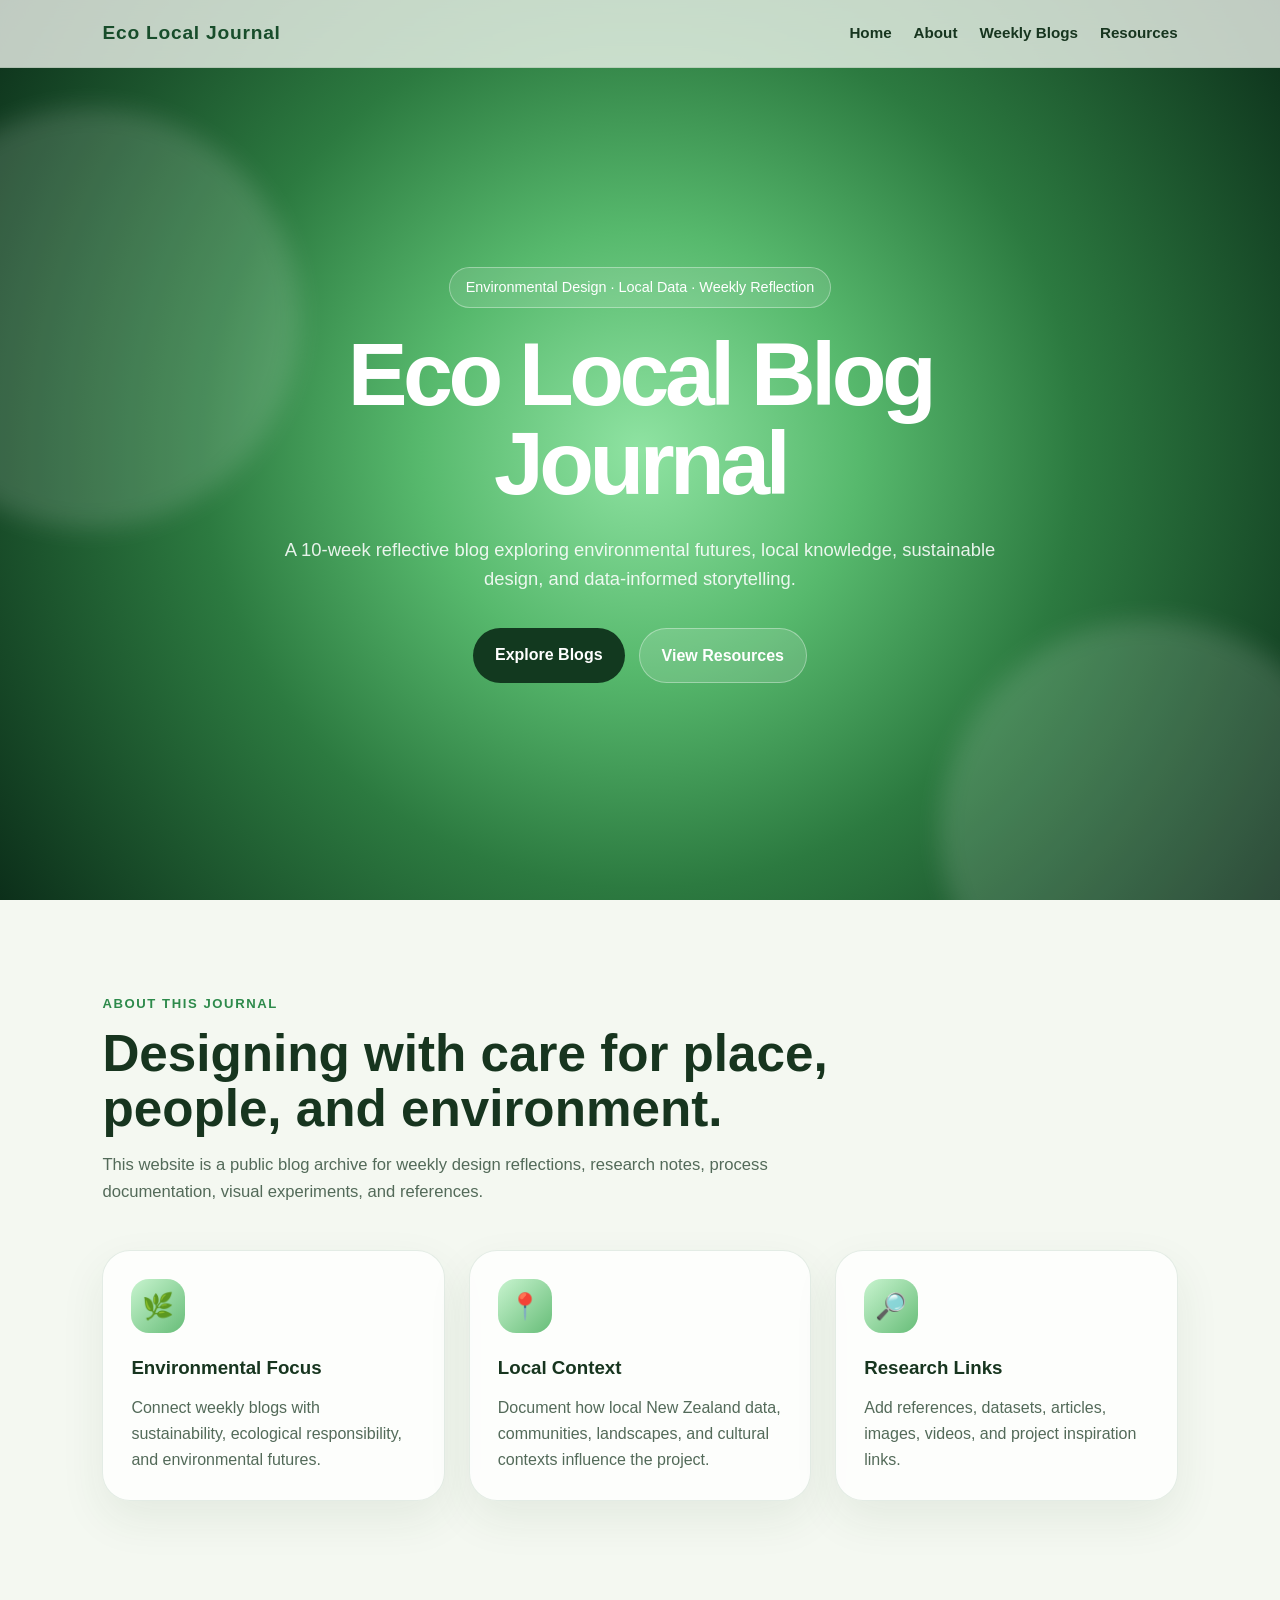
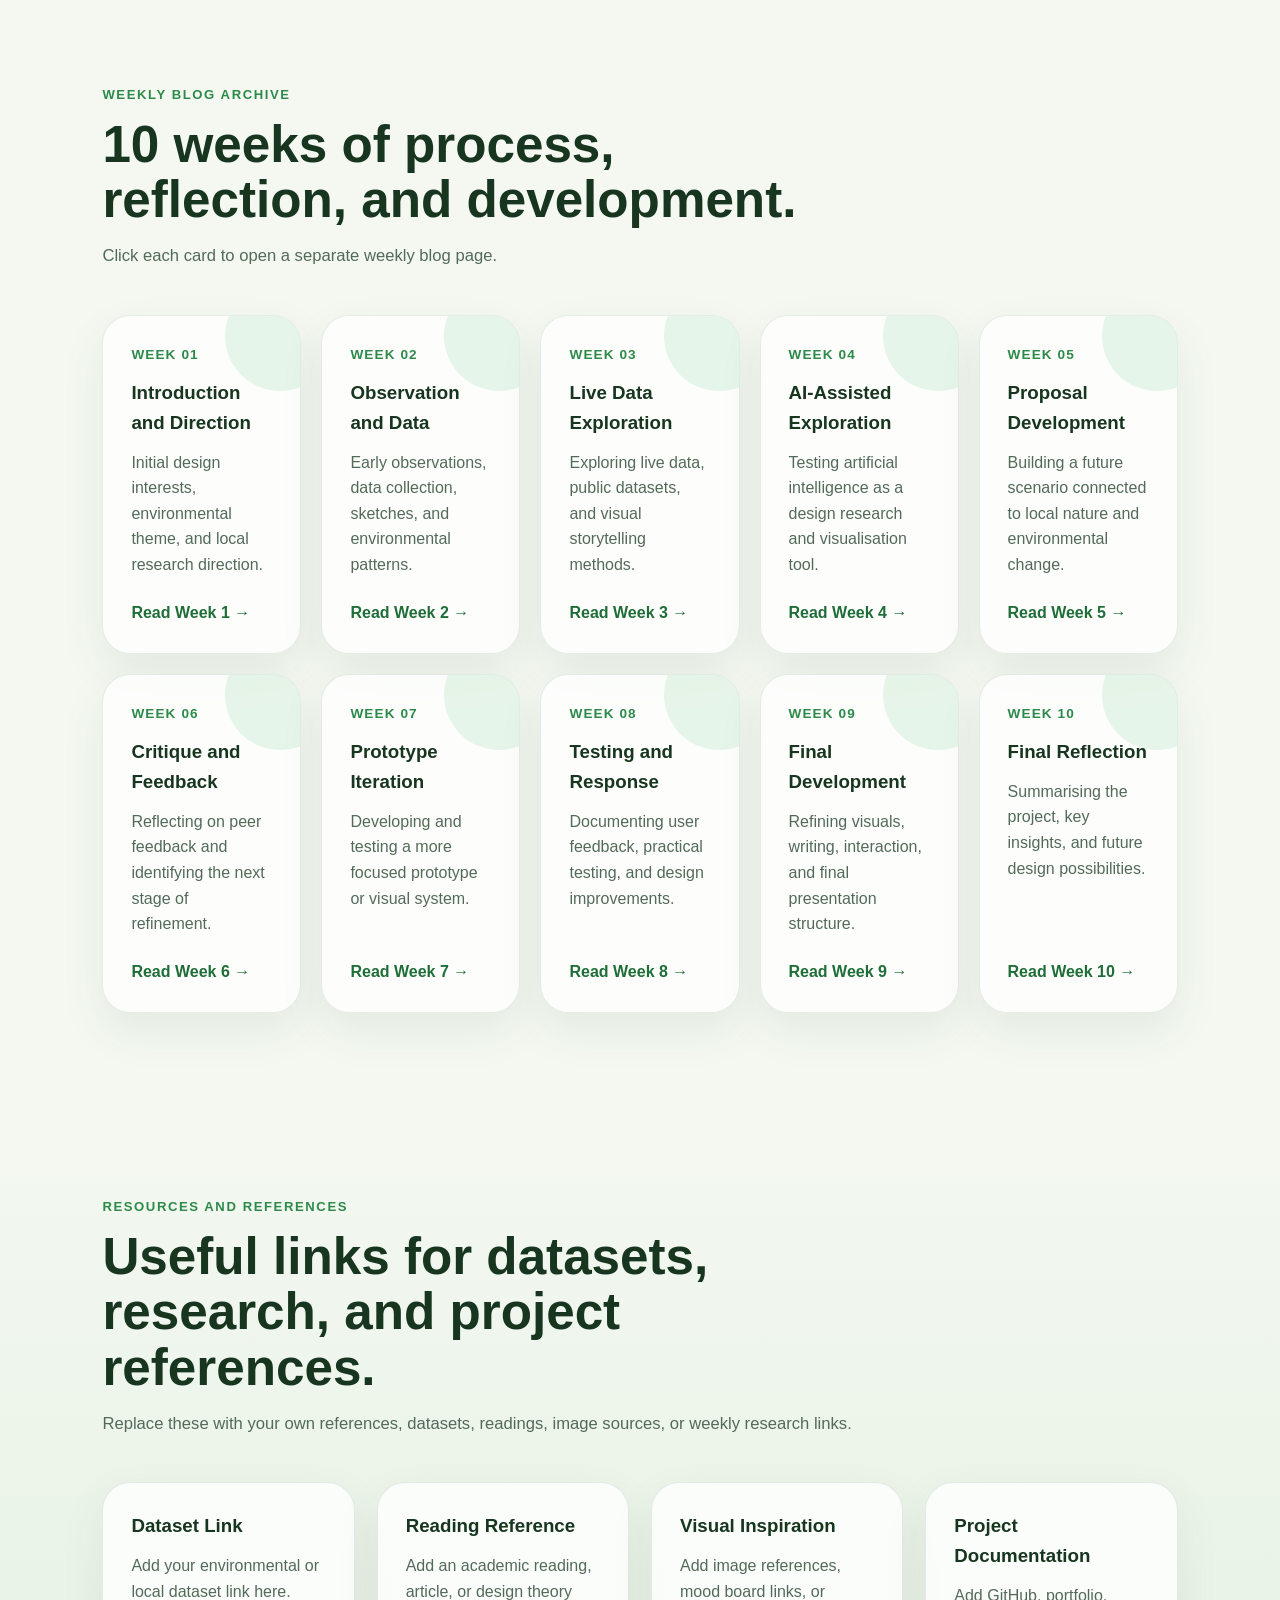
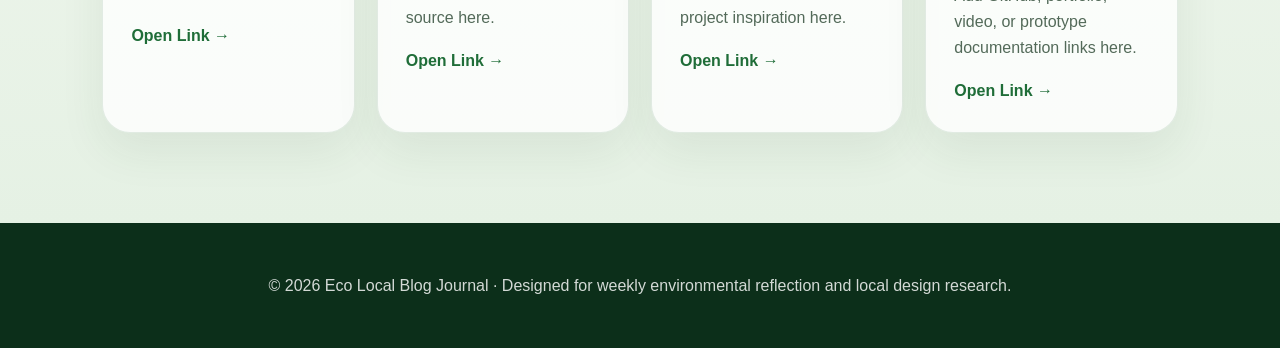
==== index.html @ d1560a4d "1" ====
<!DOCTYPE html>
<html lang="en">
<head>
  <meta charset="UTF-8" />
  <meta name="viewport" content="width=device-width, initial-scale=1.0" />
  <title>Eco Local Blog Journal</title>
  <link rel="stylesheet" href="style.css" />
</head>
<body>
  <nav class="navbar">
    <a href="index.html" class="logo">Eco Local Journal</a>
    <ul class="nav-links">
      <li><a href="index.html#home">Home</a></li>
      <li><a href="index.html#about">About</a></li>
      <li><a href="index.html#weeks">Weekly Blogs</a></li>
      <li><a href="index.html#resources">Resources</a></li>
    </ul>
  </nav>

  <header class="hero" id="home">
    <div class="hero-content">
      <div class="tagline">Environmental Design · Local Data · Weekly Reflection</div>
      <h1>Eco Local Blog Journal</h1>
      <p>
        A 10-week reflective blog exploring environmental futures, local knowledge,
        sustainable design, and data-informed storytelling.
      </p>
      <div class="hero-actions">
        <a class="button" href="#weeks">Explore Blogs</a>
        <a class="button secondary" href="#resources">View Resources</a>
      </div>
    </div>
  </header>

  <section id="about">
    <div class="section-title reveal">
      <span>About This Journal</span>
      <h2>Designing with care for place, people, and environment.</h2>
      <p>
        This website is a public blog archive for weekly design reflections, research notes,
        process documentation, visual experiments, and references.
      </p>
    </div>

    <div class="about-grid">
      <div class="feature-card reveal">
        <div class="feature-icon">🌿</div>
        <h3>Environmental Focus</h3>
        <p>Connect weekly blogs with sustainability, ecological responsibility, and environmental futures.</p>
      </div>

      <div class="feature-card reveal">
        <div class="feature-icon">📍</div>
        <h3>Local Context</h3>
        <p>Document how local New Zealand data, communities, landscapes, and cultural contexts influence the project.</p>
      </div>

      <div class="feature-card reveal">
        <div class="feature-icon">🔎</div>
        <h3>Research Links</h3>
        <p>Add references, datasets, articles, images, videos, and project inspiration links.</p>
      </div>
    </div>
  </section>

  <section id="weeks">
    <div class="section-title reveal">
      <span>Weekly Blog Archive</span>
      <h2>10 weeks of process, reflection, and development.</h2>
      <p>Click each card to open a separate weekly blog page.</p>
    </div>

    <div class="blog-grid">
      <article class="blog-card reveal">
        <div>
          <div class="week-number">Week 01</div>
          <h3>Introduction and Direction</h3>
          <p>Initial design interests, environmental theme, and local research direction.</p>
        </div>
        <a class="read-link" href="week1.html">Read Week 1 →</a>
      </article>

      <article class="blog-card reveal">
        <div>
          <div class="week-number">Week 02</div>
          <h3>Observation and Data</h3>
          <p>Early observations, data collection, sketches, and environmental patterns.</p>
        </div>
        <a class="read-link" href="week2.html">Read Week 2 →</a>
      </article>

      <article class="blog-card reveal">
        <div>
          <div class="week-number">Week 03</div>
          <h3>Live Data Exploration</h3>
          <p>Exploring live data, public datasets, and visual storytelling methods.</p>
        </div>
        <a class="read-link" href="week3.html">Read Week 3 →</a>
      </article>

      <article class="blog-card reveal">
        <div>
          <div class="week-number">Week 04</div>
          <h3>AI-Assisted Exploration</h3>
          <p>Testing artificial intelligence as a design research and visualisation tool.</p>
        </div>
        <a class="read-link" href="week4.html">Read Week 4 →</a>
      </article>

      <article class="blog-card reveal">
        <div>
          <div class="week-number">Week 05</div>
          <h3>Proposal Development</h3>
          <p>Building a future scenario connected to local nature and environmental change.</p>
        </div>
        <a class="read-link" href="week5.html">Read Week 5 →</a>
      </article>

      <article class="blog-card reveal">
        <div>
          <div class="week-number">Week 06</div>
          <h3>Critique and Feedback</h3>
          <p>Reflecting on peer feedback and identifying the next stage of refinement.</p>
        </div>
        <a class="read-link" href="week6.html">Read Week 6 →</a>
      </article>

      <article class="blog-card reveal">
        <div>
          <div class="week-number">Week 07</div>
          <h3>Prototype Iteration</h3>
          <p>Developing and testing a more focused prototype or visual system.</p>
        </div>
        <a class="read-link" href="week7.html">Read Week 7 →</a>
      </article>

      <article class="blog-card reveal">
        <div>
          <div class="week-number">Week 08</div>
          <h3>Testing and Response</h3>
          <p>Documenting user feedback, practical testing, and design improvements.</p>
        </div>
        <a class="read-link" href="week8.html">Read Week 8 →</a>
      </article>

      <article class="blog-card reveal">
        <div>
          <div class="week-number">Week 09</div>
          <h3>Final Development</h3>
          <p>Refining visuals, writing, interaction, and final presentation structure.</p>
        </div>
        <a class="read-link" href="week9.html">Read Week 9 →</a>
      </article>

      <article class="blog-card reveal">
        <div>
          <div class="week-number">Week 10</div>
          <h3>Final Reflection</h3>
          <p>Summarising the project, key insights, and future design possibilities.</p>
        </div>
        <a class="read-link" href="week10.html">Read Week 10 →</a>
      </article>
    </div>
  </section>

  <section class="resources" id="resources">
    <div class="section-title reveal">
      <span>Resources and References</span>
      <h2>Useful links for datasets, research, and project references.</h2>
      <p>Replace these with your own references, datasets, readings, image sources, or weekly research links.</p>
    </div>

    <div class="resource-grid">
      <div class="resource-card reveal">
        <h3>Dataset Link</h3>
        <p>Add your environmental or local dataset link here.</p>
        <a href="#" target="_blank">Open Link →</a>
      </div>

      <div class="resource-card reveal">
        <h3>Reading Reference</h3>
        <p>Add an academic reading, article, or design theory source here.</p>
        <a href="#" target="_blank">Open Link →</a>
      </div>

      <div class="resource-card reveal">
        <h3>Visual Inspiration</h3>
        <p>Add image references, mood board links, or project inspiration here.</p>
        <a href="#" target="_blank">Open Link →</a>
      </div>

      <div class="resource-card reveal">
        <h3>Project Documentation</h3>
        <p>Add GitHub, portfolio, video, or prototype documentation links here.</p>
        <a href="#" target="_blank">Open Link →</a>
      </div>
    </div>
  </section>

  <footer>
    <p>© 2026 Eco Local Blog Journal · Designed for weekly environmental reflection and local design research.</p>
  </footer>

  <script src="script.js"></script>
</body>
</html>
---- style.css ----
* {
margin: 0;
padding: 0;
box-sizing: border-box;
scroll-behavior: smooth;
}

body {
font-family: Arial, Helvetica, sans-serif;
background: #f4f8f1;
color: #17351f;
line-height: 1.6;
}

a {
color: inherit;
text-decoration: none;
}

.navbar {
position: fixed;
top: 0;
left: 0;
width: 100%;
z-index: 1000;
display: flex;
justify-content: space-between;
align-items: center;
padding: 18px 8%;
background: rgba(244, 248, 241, 0.78);
backdrop-filter: blur(16px);
border-bottom: 1px solid rgba(34, 80, 45, 0.12);
}

.logo {
font-size: 1.2rem;
font-weight: 800;
letter-spacing: 0.04em;
color: #184d2b;
}

.nav-links {
display: flex;
gap: 22px;
list-style: none;
font-size: 0.95rem;
font-weight: 600;
}

.nav-links a {
position: relative;
padding-bottom: 4px;
}

.nav-links a::after {
content: "";
position: absolute;
left: 0;
bottom: 0;
width: 0;
height: 2px;
background: #2d8a4b;
transition: width 0.25s ease;
}

.nav-links a:hover::after {
width: 100%;
}

.hero {
min-height: 100vh;
display: flex;
justify-content: center;
align-items: center;
text-align: center;
padding: 120px 8% 70px;
position: relative;
overflow: hidden;
background: radial-gradient(circle at center, #8fe3a2 0%, #57b96d 28%, #2c7a40 56%, #0c2f1a 100%);
color: white;
}

.hero::before,
.hero::after {
content: "";
position: absolute;
width: 420px;
height: 420px;
border-radius: 50%;
background: rgba(255, 255, 255, 0.14);
filter: blur(12px);
animation: float 8s ease-in-out infinite;
}

.hero::before {
top: 12%;
left: -120px;
}

.hero::after {
bottom: -140px;
right: -80px;
animation-delay: 2s;
}

@keyframes float {
0%, 100% { transform: translateY(0) scale(1); }
50% { transform: translateY(-28px) scale(1.05); }
}

.hero-content {
max-width: 880px;
position: relative;
z-index: 2;
animation: fadeUp 1.1s ease forwards;
}

.tagline {
display: inline-block;
padding: 8px 16px;
border: 1px solid rgba(255,255,255,0.35);
border-radius: 999px;
background: rgba(255,255,255,0.12);
backdrop-filter: blur(8px);
margin-bottom: 22px;
font-size: 0.9rem;
}

.hero h1 {
font-size: clamp(2.6rem, 7vw, 6.2rem);
line-height: 1;
margin-bottom: 26px;
letter-spacing: -0.05em;
}

.hero p {
font-size: 1.15rem;
max-width: 720px;
margin: 0 auto 34px;
color: rgba(255, 255, 255, 0.88);
}

.button {
display: inline-block;
border: none;
cursor: pointer;
padding: 14px 22px;
border-radius: 999px;
background: #12391f;
color: white;
font-weight: 700;
transition: transform 0.25s ease, background 0.25s ease, box-shadow 0.25s ease;
}

.button:hover {
transform: translateY(-3px);
background: #1f6d38;
box-shadow: 0 12px 26px rgba(0,0,0,0.22);
}

.hero-actions {
display: flex;
justify-content: center;
gap: 14px;
flex-wrap: wrap;
}

.button.secondary {
background: rgba(255,255,255,0.14);
border: 1px solid rgba(255,255,255,0.35);
backdrop-filter: blur(8px);
}

section {
padding: 90px 8%;
}

.section-title {
max-width: 760px;
margin-bottom: 45px;
}

.section-title span {
color: #2d8a4b;
font-weight: 800;
text-transform: uppercase;
letter-spacing: 0.12em;
font-size: 0.82rem;
}

.section-title h2 {
font-size: clamp(2rem, 4vw, 3.5rem);
line-height: 1.08;
margin-top: 10px;
color: #17351f;
}

.section-title p {
margin-top: 16px;
color: #536a59;
font-size: 1.04rem;
}

.about-grid {
display: grid;
grid-template-columns: repeat(3, 1fr);
gap: 24px;
}

.feature-card,
.blog-card,
.resource-card {
background: rgba(255, 255, 255, 0.78);
border: 1px solid rgba(42, 105, 58, 0.12);
border-radius: 28px;
padding: 28px;
box-shadow: 0 18px 45px rgba(33, 72, 43, 0.08);
transition: transform 0.3s ease, box-shadow 0.3s ease, border 0.3s ease;
}

.feature-card:hover,
.blog-card:hover,
.resource-card:hover {
transform: translateY(-10px);
box-shadow: 0 26px 60px rgba(33, 72, 43, 0.16);
border: 1px solid rgba(42, 105, 58, 0.28);
}

.feature-icon {
width: 54px;
height: 54px;
display: flex;
align-items: center;
justify-content: center;
border-radius: 18px;
background: linear-gradient(135deg, #c8f4cf, #67bd78);
margin-bottom: 20px;
font-size: 1.6rem;
}

.feature-card h3,
.blog-card h3,
.resource-card h3 {
margin-bottom: 12px;
color: #17351f;
}

.feature-card p,
.blog-card p,
.resource-card p {
color: #536a59;
}

.blog-grid {
display: grid;
grid-template-columns: repeat(5, 1fr);
gap: 20px;
}

.blog-card {
min-height: 230px;
display: flex;
flex-direction: column;
justify-content: space-between;
position: relative;
overflow: hidden;
}

.blog-card::before {
content: "";
position: absolute;
width: 110px;
height: 110px;
border-radius: 50%;
background: rgba(93, 190, 112, 0.14);
right: -35px;
top: -35px;
transition: transform 0.3s ease;
}

.blog-card:hover::before {
transform: scale(1.8);
}

.week-number {
font-size: 0.85rem;
color: #2d8a4b;
font-weight: 800;
letter-spacing: 0.08em;
text-transform: uppercase;
margin-bottom: 12px;
}

.blog-card .read-link {
margin-top: 22px;
color: #1f6d38;
font-weight: 800;
position: relative;
z-index: 2;
}

.resources {
background: linear-gradient(180deg, #f4f8f1 0%, #e5f1e4 100%);
}

.resource-grid {
display: grid;
grid-template-columns: repeat(4, 1fr);
gap: 22px;
}

.resource-card a,
.blog-content a {
display: inline-block;
margin-top: 18px;
color: #1f6d38;
font-weight: 800;
}

.blog-page {
padding-top: 120px;
min-height: 100vh;
}

.blog-layout {
display: grid;
grid-template-columns: 260px 1fr;
gap: 36px;
}

.sidebar {
position: sticky;
top: 100px;
align-self: start;
background: rgba(255,255,255,0.78);
border-radius: 24px;
border: 1px solid rgba(42, 105, 58, 0.12);
padding: 22px;
box-shadow: 0 18px 45px rgba(33, 72, 43, 0.08);
}

.sidebar h3 {
margin-bottom: 16px;
}

.sidebar a {
display: block;
padding: 10px 12px;
border-radius: 14px;
color: #536a59;
margin-bottom: 6px;
transition: background 0.25s ease, color 0.25s ease;
}

.sidebar a:hover {
background: #e3f3e5;
color: #1f6d38;
}

.blog-content {
background: rgba(255,255,255,0.86);
border: 1px solid rgba(42, 105, 58, 0.12);
border-radius: 30px;
padding: 42px;
box-shadow: 0 18px 45px rgba(33, 72, 43, 0.08);
}

.blog-content h2 {
font-size: 2.4rem;
margin-bottom: 10px;
}

.blog-meta {
color: #2d8a4b;
font-weight: 700;
margin-bottom: 26px;
}

.blog-content h3 {
margin-top: 30px;
margin-bottom: 12px;
color: #17351f;
}

.blog-content p {
margin-bottom: 16px;
color: #45594b;
}

.placeholder-box {
margin: 28px 0;
padding: 38px;
border-radius: 24px;
border: 2px dashed rgba(45, 138, 75, 0.35);
background: #f1f8f0;
text-align: center;
color: #536a59;
}

footer {
padding: 50px 8%;
background: #0c2f1a;
color: rgba(255,255,255,0.82);
text-align: center;
}

.reveal {
opacity: 0;
transform: translateY(40px);
transition: opacity 0.8s ease, transform 0.8s ease;
}

.reveal.visible {
opacity: 1;
transform: translateY(0);
}

@keyframes fadeUp {
from {
opacity: 0;
transform: translateY(30px);
}
to {
opacity: 1;
transform: translateY(0);
}
}

@media (max-width: 1100px) {
.blog-grid {
grid-template-columns: repeat(3, 1fr);
}

.resource-grid,
.about-grid {
grid-template-columns: repeat(2, 1fr);
}
}

@media (max-width: 760px) {
.navbar {
padding: 16px 5%;
align-items: flex-start;
gap: 14px;
flex-direction: column;
}

.nav-links {
flex-wrap: wrap;
gap: 12px;
font-size: 0.85rem;
}

.hero {
padding-top: 180px;
}

.about-grid,
.blog-grid,
.resource-grid,
.blog-layout {
grid-template-columns: 1fr;
}

.blog-content {
padding: 28px;
}

.sidebar {
position: static;
}
}

.blog-image {
  width: 100%;
  border-radius: 20px;
  margin: 20px 0;
  transition: transform 0.3s ease, box-shadow 0.3s ease;
}

.blog-image:hover {
  transform: scale(1.03);
  box-shadow: 0 10px 30px rgba(0,0,0,0.2);
}

.image-grid {
  display: grid;
  grid-template-columns: 1fr 1fr;
  gap: 18px;
  margin: 24px 0;
}

.image-grid img {
  width: 100%;
  height: 260px;
  object-fit: cover;
  border-radius: 18px;
  transition: transform 0.3s ease, box-shadow 0.3s ease;
}

.image-grid img:hover {
  transform: scale(1.03);
  box-shadow: 0 14px 35px rgba(0, 0, 0, 0.22);
}

@media (max-width: 760px) {
  .image-grid {
    grid-template-columns: 1fr;
  }

  .image-grid img {
    height: 220px;
  }
}

.nice-list {
  margin: 20px 0;
  padding-left: 25px;
}

.nice-list li {
  margin-bottom: 10px;
  line-height: 1.6;
  font-size: 1.05rem;
}

.process-flow {
  display: flex;
  flex-wrap: wrap;
  gap: 10px;
  margin: 20px 0;
  font-weight: 600;
}

.process-flow span {
  background: #e6f4ea;
  padding: 8px 14px;
  border-radius: 999px;
  position: relative;
}

.process-flow span::after {
  content: ">";
  margin-left: 10px;
  color: #2d8a4b;
}

.process-flow span:last-child::after {
  content: "";
}
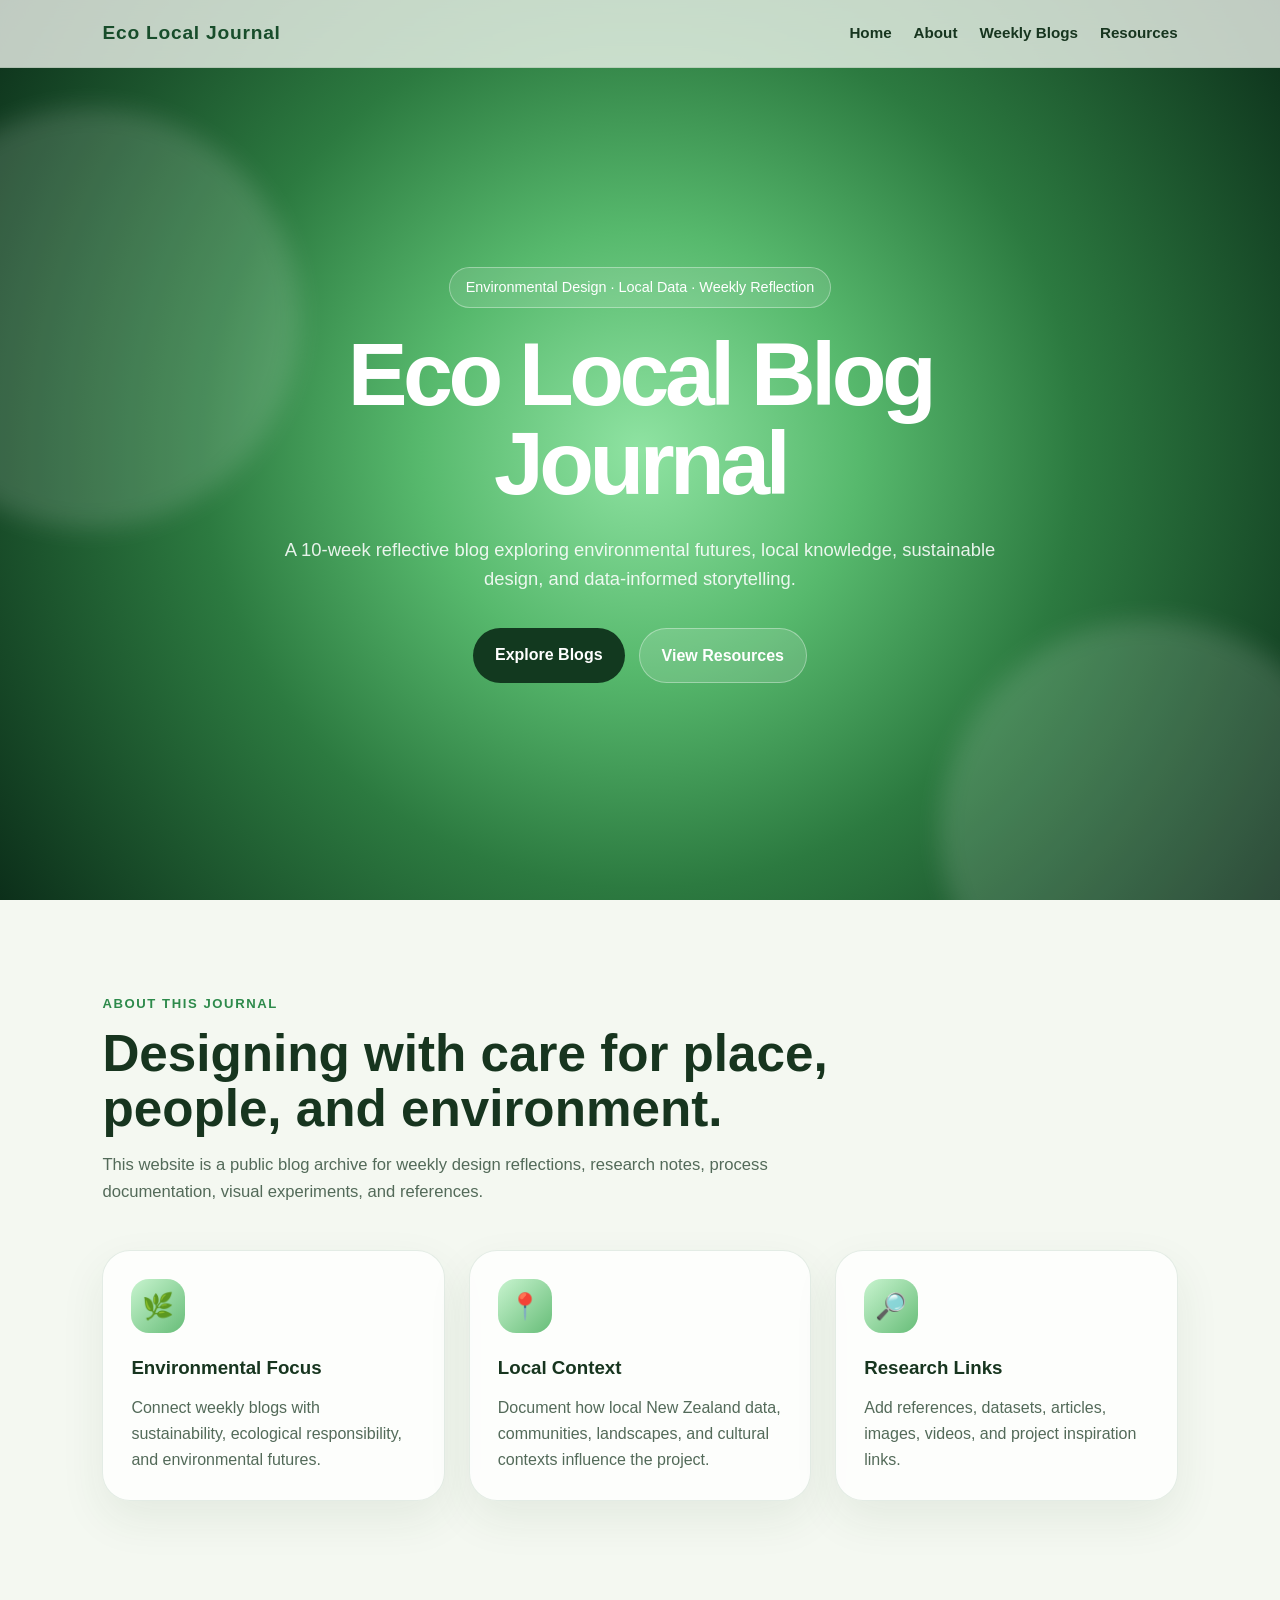
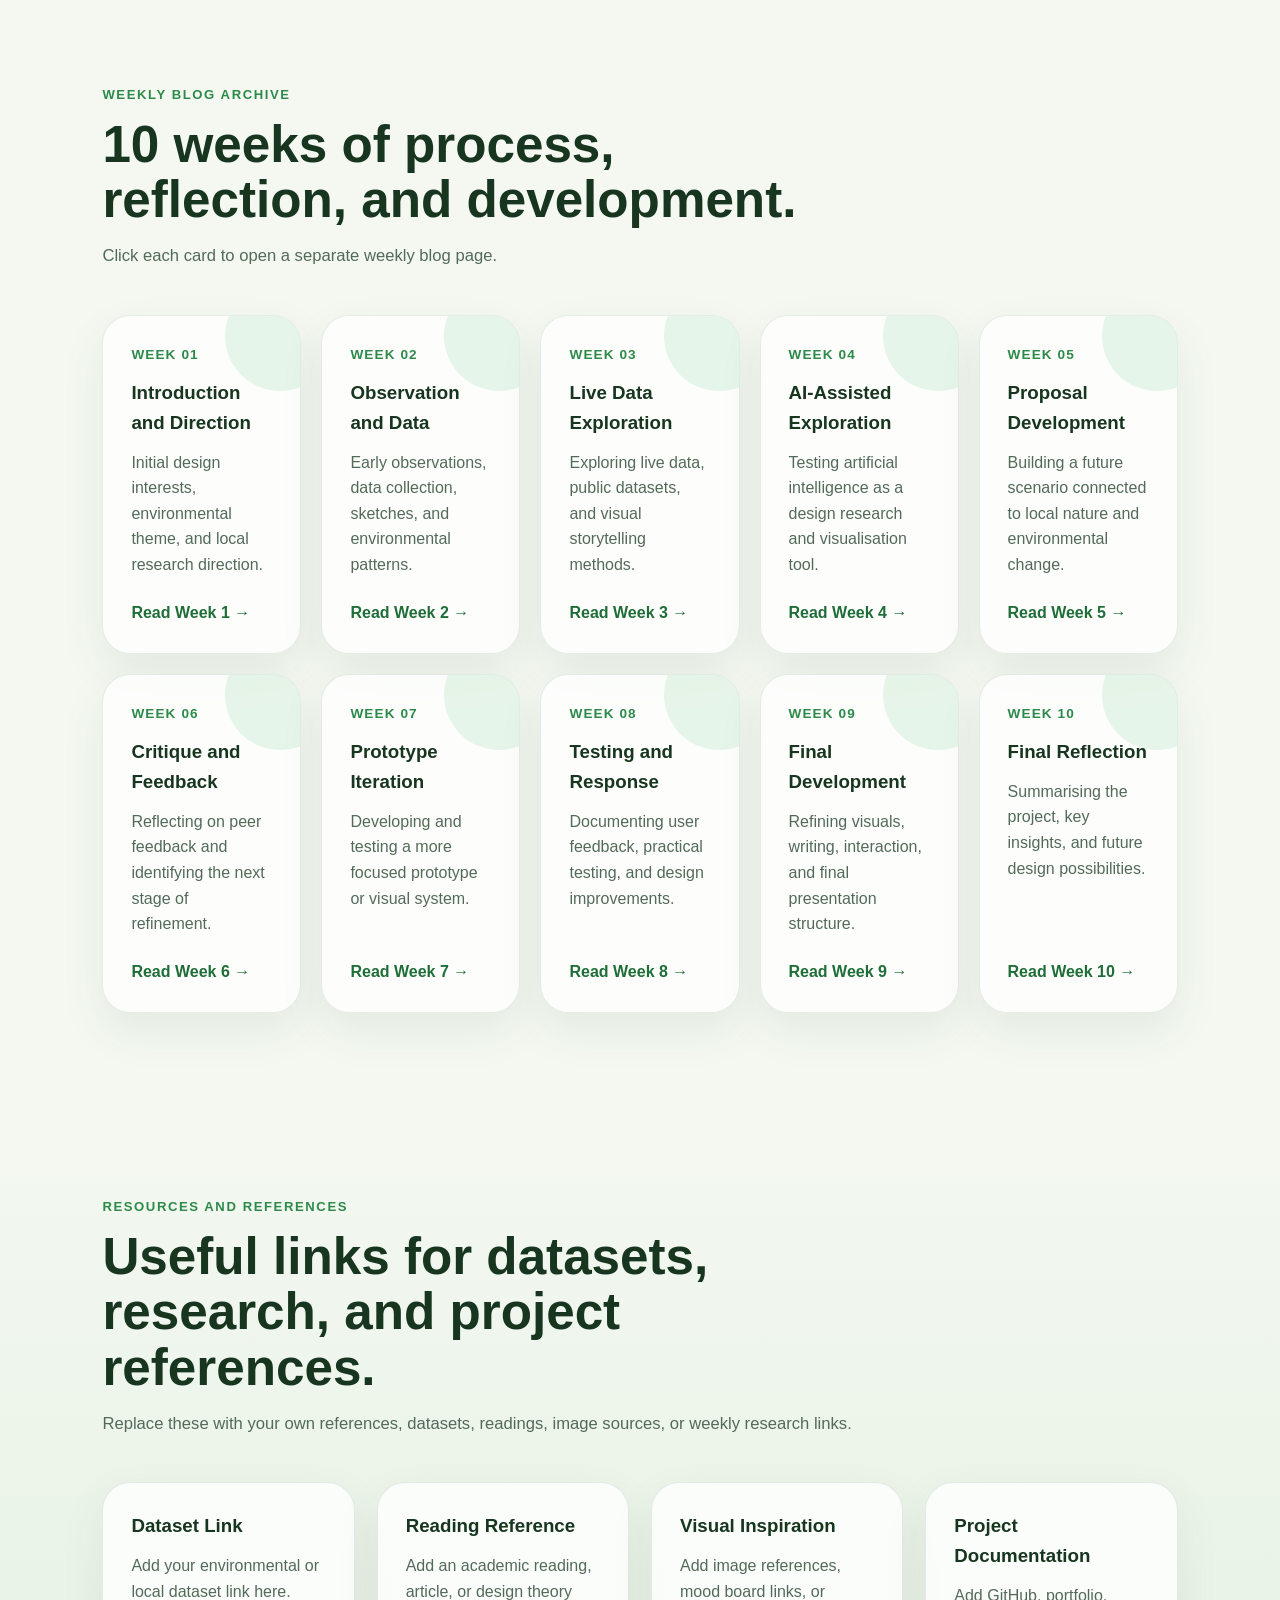
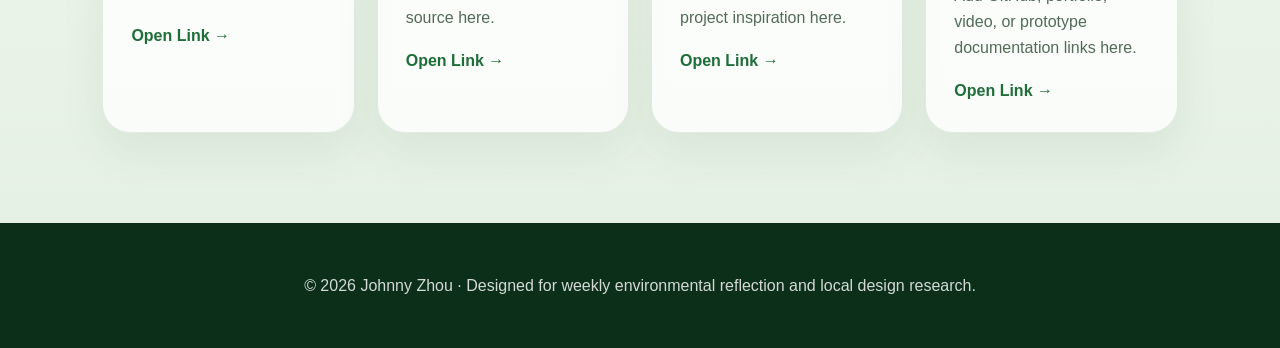
==== commit e625c5b8: "1" ====
--- a/index.html
+++ b/index.html
@@ -198,7 +198,7 @@
   </section>
 
   <footer>
-    <p>© 2026 Eco Local Blog Journal · Designed for weekly environmental reflection and local design research.</p>
+    <p>© 2026 Johnny Zhou · Designed for weekly environmental reflection and local design research.</p>
   </footer>
 
   <script src="script.js"></script>
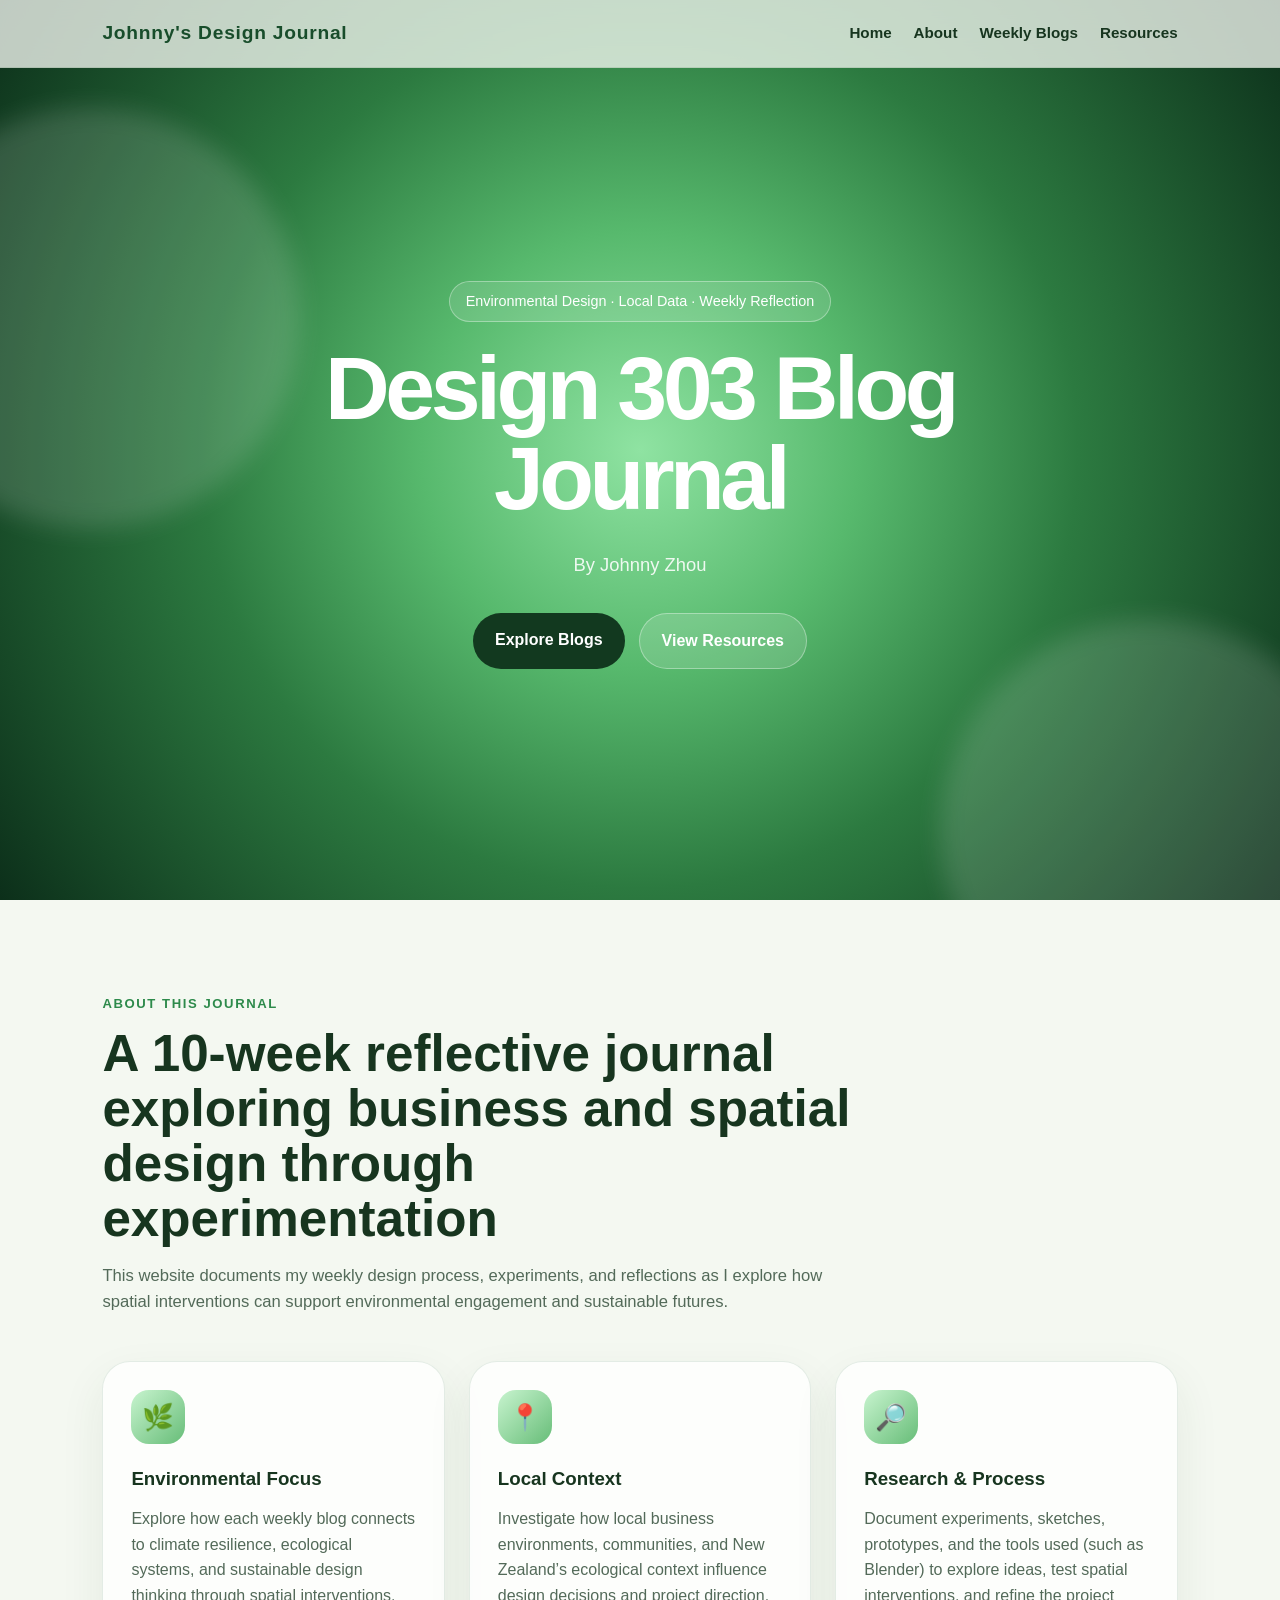
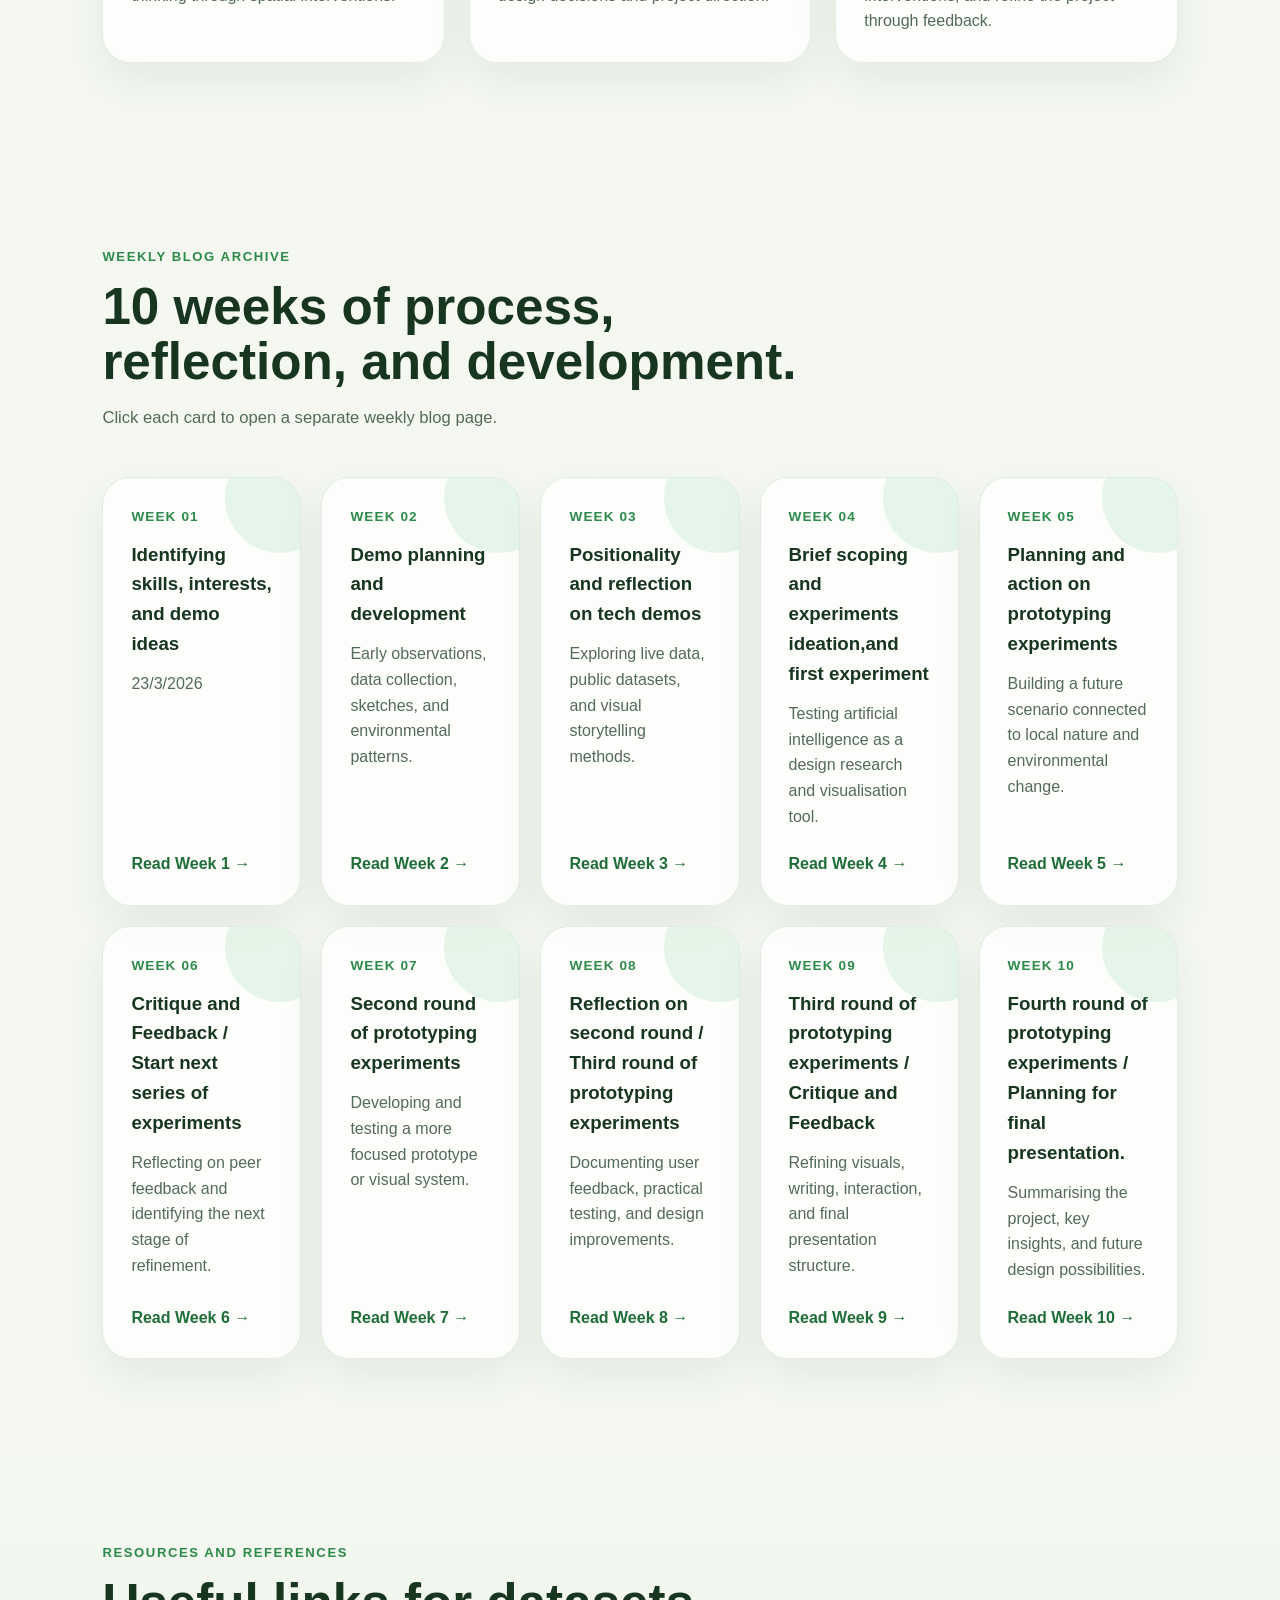
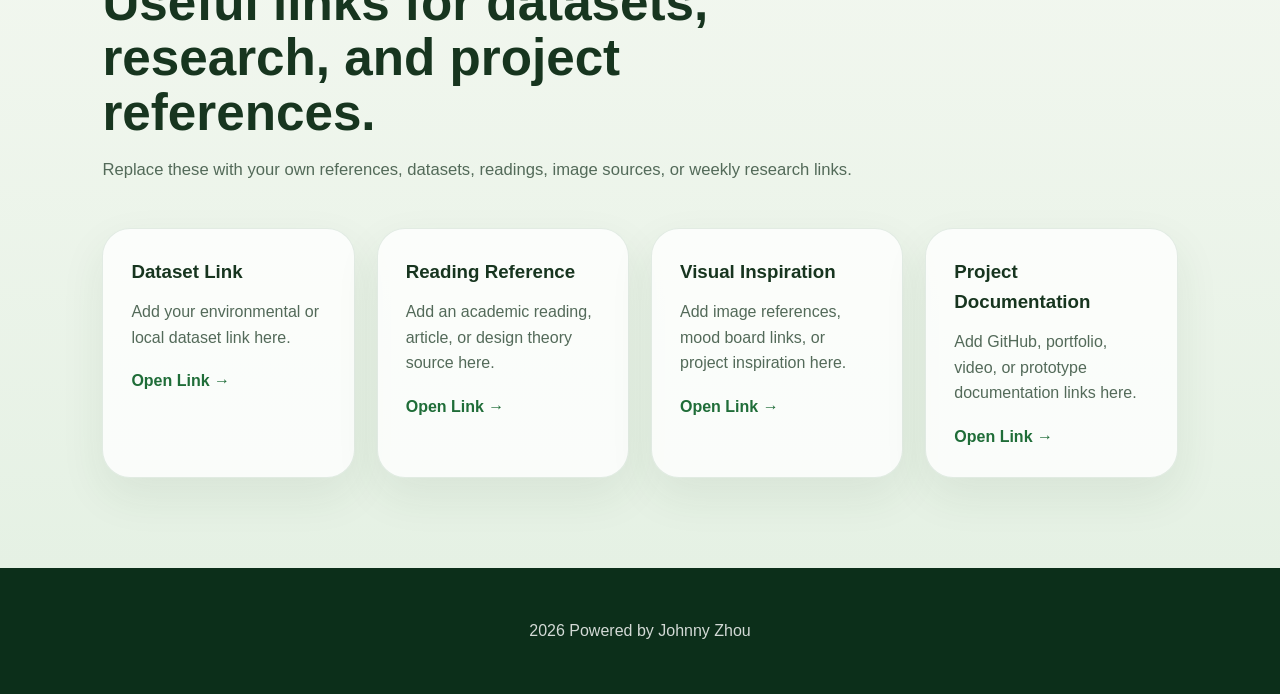
==== commit 845c2611: "update" ====
--- a/index.html
+++ b/index.html
@@ -8,7 +8,7 @@
 </head>
 <body>
   <nav class="navbar">
-    <a href="index.html" class="logo">Eco Local Journal</a>
+    <a href="index.html" class="logo">Johnny's Design Journal</a>
     <ul class="nav-links">
       <li><a href="index.html#home">Home</a></li>
       <li><a href="index.html#about">About</a></li>
@@ -20,10 +20,9 @@
   <header class="hero" id="home">
     <div class="hero-content">
       <div class="tagline">Environmental Design · Local Data · Weekly Reflection</div>
-      <h1>Eco Local Blog Journal</h1>
+      <h1>Design 303 Blog Journal</h1>
       <p>
-        A 10-week reflective blog exploring environmental futures, local knowledge,
-        sustainable design, and data-informed storytelling.
+        By Johnny Zhou
       </p>
       <div class="hero-actions">
         <a class="button" href="#weeks">Explore Blogs</a>
@@ -35,10 +34,9 @@
   <section id="about">
     <div class="section-title reveal">
       <span>About This Journal</span>
-      <h2>Designing with care for place, people, and environment.</h2>
+      <h2>A 10-week reflective journal exploring business and spatial design through experimentation</h2>
       <p>
-        This website is a public blog archive for weekly design reflections, research notes,
-        process documentation, visual experiments, and references.
+        This website documents my weekly design process, experiments, and reflections as I explore how spatial interventions can support environmental engagement and sustainable futures.
       </p>
     </div>
 
@@ -46,19 +44,19 @@
       <div class="feature-card reveal">
         <div class="feature-icon">🌿</div>
         <h3>Environmental Focus</h3>
-        <p>Connect weekly blogs with sustainability, ecological responsibility, and environmental futures.</p>
+        <p>Explore how each weekly blog connects to climate resilience, ecological systems, and sustainable design thinking through spatial interventions.</p>
       </div>
 
       <div class="feature-card reveal">
         <div class="feature-icon">📍</div>
         <h3>Local Context</h3>
-        <p>Document how local New Zealand data, communities, landscapes, and cultural contexts influence the project.</p>
+        <p>Investigate how local business environments, communities, and New Zealand’s ecological context influence design decisions and project direction.</p>
       </div>
 
       <div class="feature-card reveal">
         <div class="feature-icon">🔎</div>
-        <h3>Research Links</h3>
-        <p>Add references, datasets, articles, images, videos, and project inspiration links.</p>
+        <h3>Research & Process</h3>
+        <p>Document experiments, sketches, prototypes, and the tools used (such as Blender) to explore ideas, test spatial interventions, and refine the project through feedback.</p>
       </div>
     </div>
   </section>
@@ -74,8 +72,8 @@
       <article class="blog-card reveal">
         <div>
           <div class="week-number">Week 01</div>
-          <h3>Introduction and Direction</h3>
-          <p>Initial design interests, environmental theme, and local research direction.</p>
+          <h3>Identifying skills, interests, and demo ideas</h3>
+          <p>23/3/2026</p>
         </div>
         <a class="read-link" href="week1.html">Read Week 1 →</a>
       </article>
@@ -83,7 +81,7 @@
       <article class="blog-card reveal">
         <div>
           <div class="week-number">Week 02</div>
-          <h3>Observation and Data</h3>
+          <h3>Demo planning and development</h3>
           <p>Early observations, data collection, sketches, and environmental patterns.</p>
         </div>
         <a class="read-link" href="week2.html">Read Week 2 →</a>
@@ -92,7 +90,7 @@
       <article class="blog-card reveal">
         <div>
           <div class="week-number">Week 03</div>
-          <h3>Live Data Exploration</h3>
+          <h3>Positionality and reflection on tech demos</h3>
           <p>Exploring live data, public datasets, and visual storytelling methods.</p>
         </div>
         <a class="read-link" href="week3.html">Read Week 3 →</a>
@@ -101,7 +99,7 @@
       <article class="blog-card reveal">
         <div>
           <div class="week-number">Week 04</div>
-          <h3>AI-Assisted Exploration</h3>
+          <h3>Brief scoping and experiments ideation,and first experiment</h3>
           <p>Testing artificial intelligence as a design research and visualisation tool.</p>
         </div>
         <a class="read-link" href="week4.html">Read Week 4 →</a>
@@ -110,7 +108,7 @@
       <article class="blog-card reveal">
         <div>
           <div class="week-number">Week 05</div>
-          <h3>Proposal Development</h3>
+          <h3>Planning and action on prototyping experiments</h3>
           <p>Building a future scenario connected to local nature and environmental change.</p>
         </div>
         <a class="read-link" href="week5.html">Read Week 5 →</a>
@@ -119,7 +117,7 @@
       <article class="blog-card reveal">
         <div>
           <div class="week-number">Week 06</div>
-          <h3>Critique and Feedback</h3>
+          <h3>Critique and Feedback / Start next series of experiments</h3>
           <p>Reflecting on peer feedback and identifying the next stage of refinement.</p>
         </div>
         <a class="read-link" href="week6.html">Read Week 6 →</a>
@@ -128,7 +126,7 @@
       <article class="blog-card reveal">
         <div>
           <div class="week-number">Week 07</div>
-          <h3>Prototype Iteration</h3>
+          <h3>Second round of prototyping experiments</h3>
           <p>Developing and testing a more focused prototype or visual system.</p>
         </div>
         <a class="read-link" href="week7.html">Read Week 7 →</a>
@@ -137,7 +135,7 @@
       <article class="blog-card reveal">
         <div>
           <div class="week-number">Week 08</div>
-          <h3>Testing and Response</h3>
+          <h3>Reflection on second round / Third round of prototyping experiments</h3>
           <p>Documenting user feedback, practical testing, and design improvements.</p>
         </div>
         <a class="read-link" href="week8.html">Read Week 8 →</a>
@@ -146,7 +144,7 @@
       <article class="blog-card reveal">
         <div>
           <div class="week-number">Week 09</div>
-          <h3>Final Development</h3>
+          <h3>Third round of prototyping experiments / Critique and Feedback</h3>
           <p>Refining visuals, writing, interaction, and final presentation structure.</p>
         </div>
         <a class="read-link" href="week9.html">Read Week 9 →</a>
@@ -155,7 +153,7 @@
       <article class="blog-card reveal">
         <div>
           <div class="week-number">Week 10</div>
-          <h3>Final Reflection</h3>
+          <h3>Fourth round of prototyping experiments / Planning for final presentation.</h3>
           <p>Summarising the project, key insights, and future design possibilities.</p>
         </div>
         <a class="read-link" href="week10.html">Read Week 10 →</a>
@@ -198,7 +196,7 @@
   </section>
 
   <footer>
-    <p>© 2026 Johnny Zhou · Designed for weekly environmental reflection and local design research.</p>
+    <p>2026 Powered by Johnny Zhou</p>
   </footer>
 
   <script src="script.js"></script>
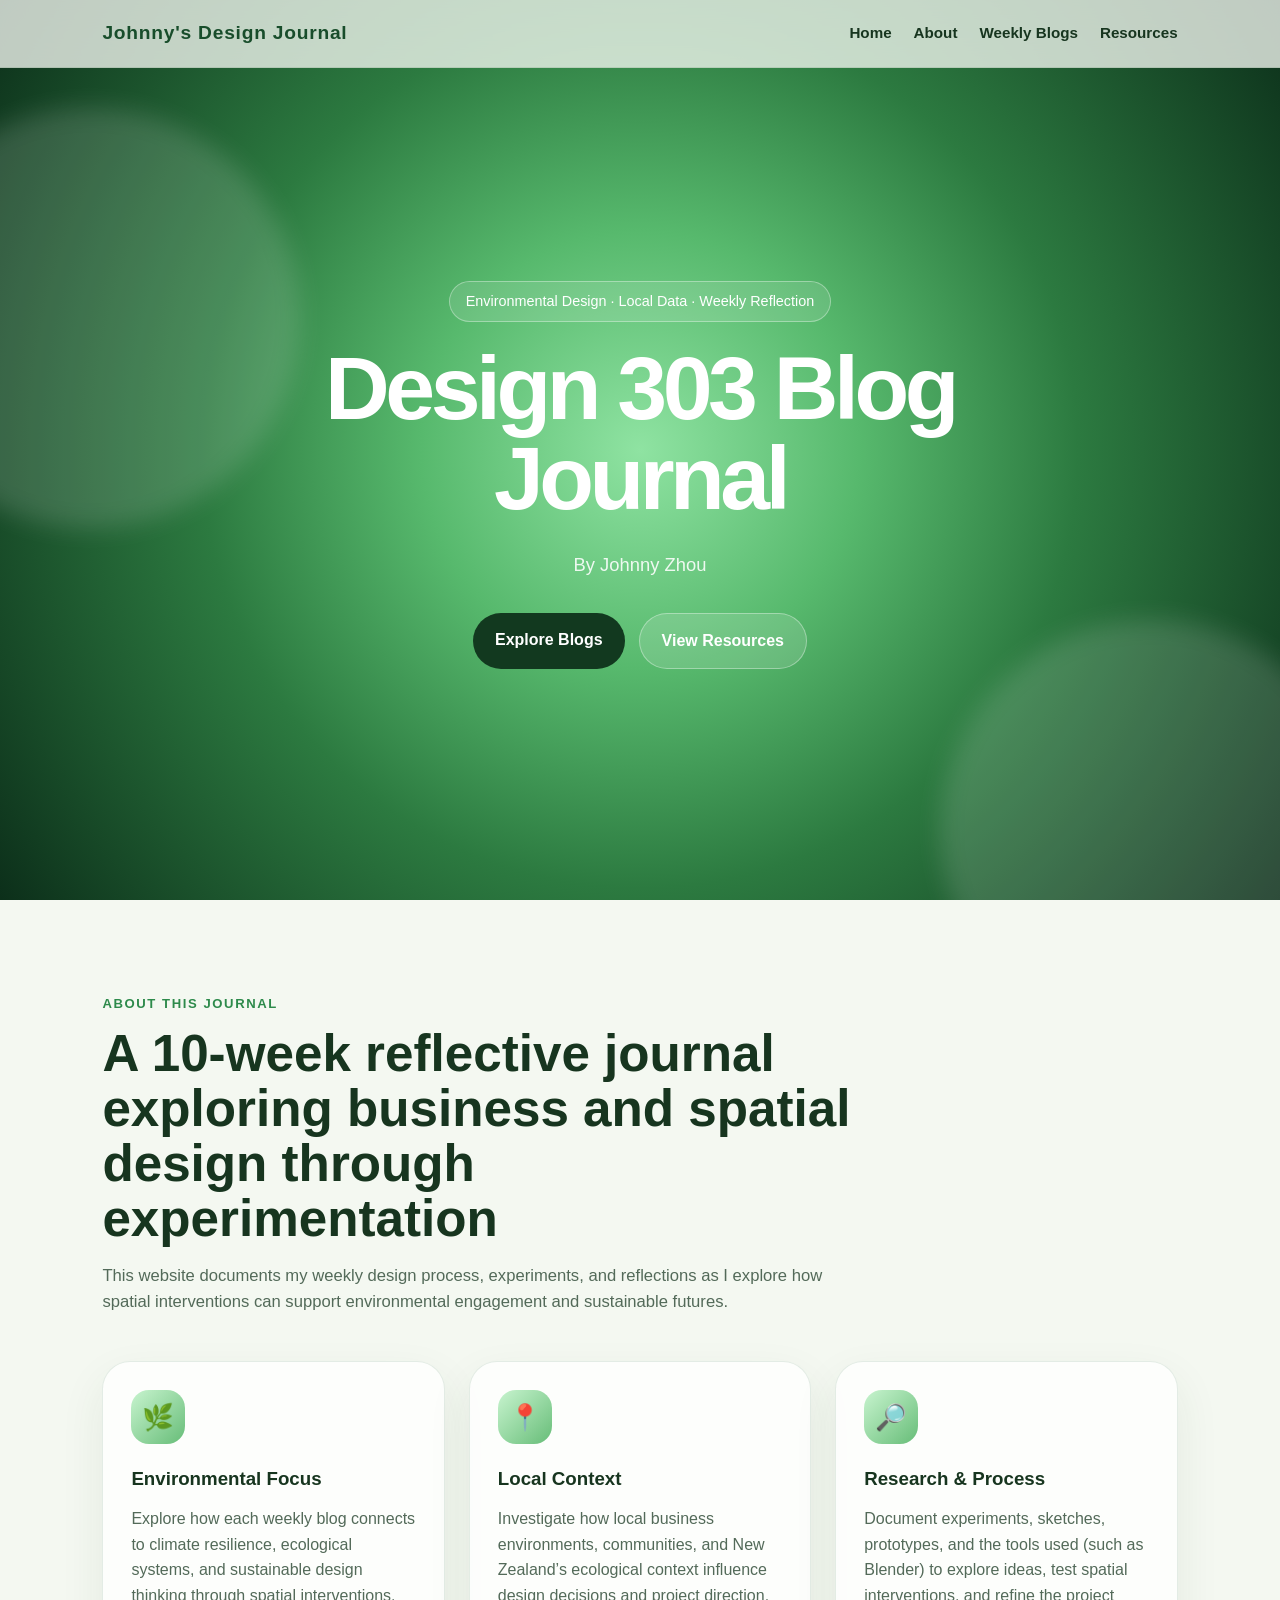
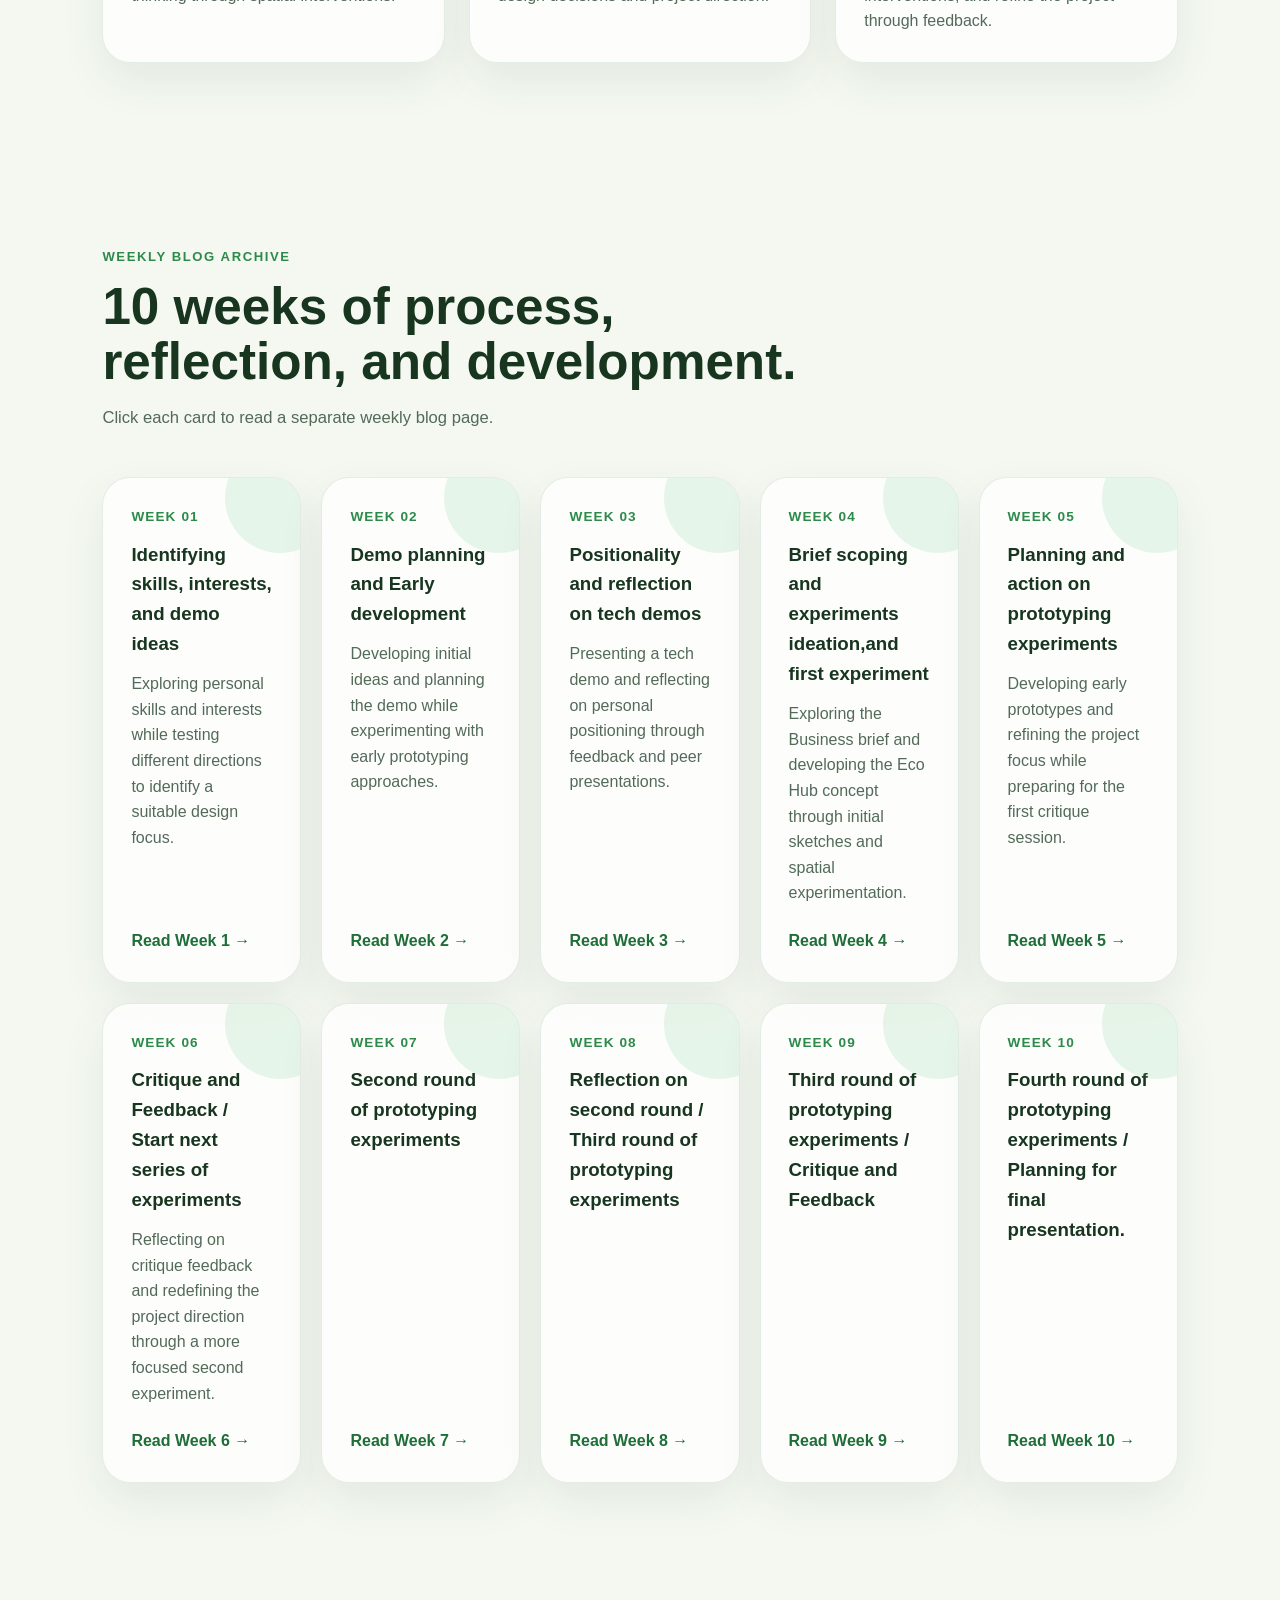
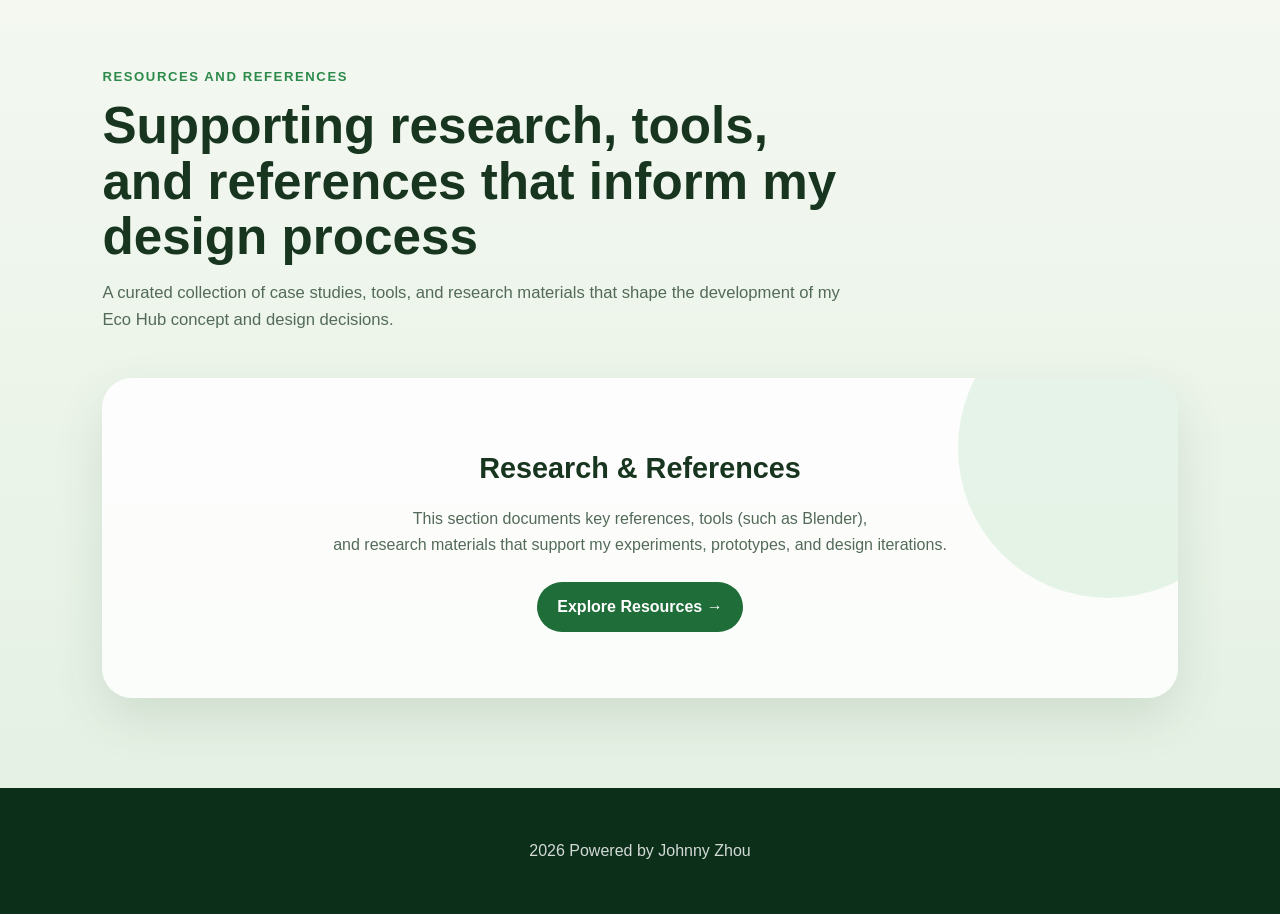
==== commit 99de6c1d: "update" ====
--- a/index.html
+++ b/index.html
@@ -65,7 +65,7 @@
     <div class="section-title reveal">
       <span>Weekly Blog Archive</span>
       <h2>10 weeks of process, reflection, and development.</h2>
-      <p>Click each card to open a separate weekly blog page.</p>
+      <p>Click each card to read a separate weekly blog page.</p>
     </div>
 
     <div class="blog-grid">
@@ -73,7 +73,7 @@
         <div>
           <div class="week-number">Week 01</div>
           <h3>Identifying skills, interests, and demo ideas</h3>
-          <p>23/3/2026</p>
+          <p>Exploring personal skills and interests while testing different directions to identify a suitable design focus.</p>
         </div>
         <a class="read-link" href="week1.html">Read Week 1 →</a>
       </article>
@@ -81,8 +81,8 @@
       <article class="blog-card reveal">
         <div>
           <div class="week-number">Week 02</div>
-          <h3>Demo planning and development</h3>
-          <p>Early observations, data collection, sketches, and environmental patterns.</p>
+          <h3>Demo planning and Early development</h3>
+          <p>Developing initial ideas and planning the demo while experimenting with early prototyping approaches.</p>
         </div>
         <a class="read-link" href="week2.html">Read Week 2 →</a>
       </article>
@@ -91,7 +91,7 @@
         <div>
           <div class="week-number">Week 03</div>
           <h3>Positionality and reflection on tech demos</h3>
-          <p>Exploring live data, public datasets, and visual storytelling methods.</p>
+          <p>Presenting a tech demo and reflecting on personal positioning through feedback and peer presentations.</p>
         </div>
         <a class="read-link" href="week3.html">Read Week 3 →</a>
       </article>
@@ -100,7 +100,7 @@
         <div>
           <div class="week-number">Week 04</div>
           <h3>Brief scoping and experiments ideation,and first experiment</h3>
-          <p>Testing artificial intelligence as a design research and visualisation tool.</p>
+          <p>Exploring the Business brief and developing the Eco Hub concept through initial sketches and spatial experimentation.</p>
         </div>
         <a class="read-link" href="week4.html">Read Week 4 →</a>
       </article>
@@ -109,7 +109,7 @@
         <div>
           <div class="week-number">Week 05</div>
           <h3>Planning and action on prototyping experiments</h3>
-          <p>Building a future scenario connected to local nature and environmental change.</p>
+          <p>Developing early prototypes and refining the project focus while preparing for the first critique session.</p>
         </div>
         <a class="read-link" href="week5.html">Read Week 5 →</a>
       </article>
@@ -118,7 +118,7 @@
         <div>
           <div class="week-number">Week 06</div>
           <h3>Critique and Feedback / Start next series of experiments</h3>
-          <p>Reflecting on peer feedback and identifying the next stage of refinement.</p>
+          <p>Reflecting on critique feedback and redefining the project direction through a more focused second experiment.</p>
         </div>
         <a class="read-link" href="week6.html">Read Week 6 →</a>
       </article>
@@ -127,7 +127,7 @@
         <div>
           <div class="week-number">Week 07</div>
           <h3>Second round of prototyping experiments</h3>
-          <p>Developing and testing a more focused prototype or visual system.</p>
+          <p></p>
         </div>
         <a class="read-link" href="week7.html">Read Week 7 →</a>
       </article>
@@ -136,7 +136,7 @@
         <div>
           <div class="week-number">Week 08</div>
           <h3>Reflection on second round / Third round of prototyping experiments</h3>
-          <p>Documenting user feedback, practical testing, and design improvements.</p>
+          <p></p>
         </div>
         <a class="read-link" href="week8.html">Read Week 8 →</a>
       </article>
@@ -145,7 +145,7 @@
         <div>
           <div class="week-number">Week 09</div>
           <h3>Third round of prototyping experiments / Critique and Feedback</h3>
-          <p>Refining visuals, writing, interaction, and final presentation structure.</p>
+          <p></p>
         </div>
         <a class="read-link" href="week9.html">Read Week 9 →</a>
       </article>
@@ -154,7 +154,7 @@
         <div>
           <div class="week-number">Week 10</div>
           <h3>Fourth round of prototyping experiments / Planning for final presentation.</h3>
-          <p>Summarising the project, key insights, and future design possibilities.</p>
+          <p></p>
         </div>
         <a class="read-link" href="week10.html">Read Week 10 →</a>
       </article>
@@ -164,35 +164,28 @@
   <section class="resources" id="resources">
     <div class="section-title reveal">
       <span>Resources and References</span>
-      <h2>Useful links for datasets, research, and project references.</h2>
-      <p>Replace these with your own references, datasets, readings, image sources, or weekly research links.</p>
+      <h2>Supporting research, tools, and references that inform my design process</h2>
+      <p>A curated collection of case studies, tools, and research materials that shape the development of my Eco Hub concept and design decisions.</p>
     </div>
 
-    <div class="resource-grid">
-      <div class="resource-card reveal">
-        <h3>Dataset Link</h3>
-        <p>Add your environmental or local dataset link here.</p>
-        <a href="#" target="_blank">Open Link →</a>
+    <div class="resource-single">
+      <div class="resource-card-large horizontal">
+        <div class="resource-text">
+          <h3>Research & References</h3>
+          <p>
+            This section documents key references, tools (such as Blender),<br>
+            and research materials that support my experiments, prototypes, and design iterations.
+          </p>
+
+          <a href="resources.html" target="_blank" class="resource-button">
+            Explore Resources →
+          </a>
+        </div>
+
       </div>
 
-      <div class="resource-card reveal">
-        <h3>Reading Reference</h3>
-        <p>Add an academic reading, article, or design theory source here.</p>
-        <a href="#" target="_blank">Open Link →</a>
-      </div>
+    </div>
 
-      <div class="resource-card reveal">
-        <h3>Visual Inspiration</h3>
-        <p>Add image references, mood board links, or project inspiration here.</p>
-        <a href="#" target="_blank">Open Link →</a>
-      </div>
-
-      <div class="resource-card reveal">
-        <h3>Project Documentation</h3>
-        <p>Add GitHub, portfolio, video, or prototype documentation links here.</p>
-        <a href="#" target="_blank">Open Link →</a>
-      </div>
-    </div>
   </section>
 
   <footer>
--- a/style.css
+++ b/style.css
@@ -547,4 +547,216 @@
 
 .process-flow span:last-child::after {
   content: "";
+}
+
+.resource-single {
+  display: flex;
+  justify-content: center;
+  margin-top: 40px;
+  width: 100%;
+}
+
+.resource-card-large {
+  width: 100%;
+  max-width: 1300px;
+  margin: 0 auto;
+  background: rgba(255,255,255,0.85);
+  padding: 40px;
+  border-radius: 30px;
+  text-align: center;
+  box-shadow: 0 20px 50px rgba(33, 72, 43, 0.12);
+  transition: transform 0.3s ease, box-shadow 0.3s ease;
+}
+
+.resource-card-large:hover {
+  transform: translateY(-6px);
+  box-shadow: 0 30px 70px rgba(33, 72, 43, 0.2);
+}
+
+.resource-card-large h3 {
+  font-size: 1.8rem;
+  margin-bottom: 15px;
+  color: #17351f;
+}
+
+.resource-card-large p {
+  color: #536a59;
+  margin-bottom: 25px;
+  line-height: 1.6;
+}
+
+.resource-button {
+  display: inline-block;
+  padding: 12px 20px;
+  border-radius: 999px;
+  background: #1f6d38;
+  color: white;
+  font-weight: 600;
+  transition: 0.25s ease;
+}
+
+.resource-button:hover {
+  background: #2d8a4b;
+  transform: translateY(-2px);
+}
+
+
+.section-label {
+  color: #2d8a4b;
+  font-weight: 700;
+  font-size: 0.9rem;
+  letter-spacing: 1px;
+}
+
+.resource-card-large {
+  position: relative;
+  overflow: hidden;
+}
+
+.resource-card-large::before {
+  content: "";
+  position: absolute;
+  width: 300px;
+  height: 300px;
+  background: rgba(93, 190, 112, 0.15);
+  border-radius: 50%;
+  top: -80px;
+  right: -80px;
+  transition: transform 0.4s ease;
+}
+
+.resource-card-large:hover::before {
+  transform: scale(1.3);
+}
+
+.resource-card-large.horizontal {
+  display: flex;
+  align-items: center;
+  justify-content: center;
+  min-height: 220px;
+  padding: 50px;
+}
+
+.resource-card-large,
+.resource-card-large.horizontal {
+  min-height: 320px;
+}
+
+
+
+
+
+.resource-page {
+  padding-top: 120px;
+}
+
+/* Hero 区 */
+.resource-hero {
+  text-align: center;
+  max-width: 800px;
+  margin: 0 auto 80px;
+}
+
+.resource-hero span {
+  color: #2d8a4b;
+  font-weight: 700;
+  letter-spacing: 1px;
+  font-size: 0.9rem;
+}
+
+.resource-hero h1 {
+  font-size: 3rem;
+  margin: 15px 0;
+}
+
+.resource-hero p {
+  color: #536a59;
+}
+
+/* 每个 section */
+.resource-section {
+  margin-bottom: 80px;
+}
+
+/* 左侧标题结构 */
+.resource-section-heading {
+  margin-bottom: 30px;
+}
+
+.resource-section-heading span {
+  color: #2d8a4b;
+  font-weight: 700;
+}
+
+.resource-section-heading h2 {
+  margin: 8px 0;
+}
+
+.resource-section-heading p {
+  color: #536a59;
+}
+
+/* 卡片网格 */
+.resource-list-grid {
+  display: grid;
+  grid-template-columns: repeat(4, 1fr);
+  gap: 18px;
+}
+
+/* 两列版本 */
+.resource-list-grid.two-column {
+  grid-template-columns: repeat(2, 1fr);
+}
+
+/* 卡片 */
+.resource-item-card {
+  background: rgba(255,255,255,0.85);
+  padding: 20px;
+  border-radius: 20px;
+  border: 1px solid rgba(42, 105, 58, 0.1);
+  transition: 0.25s ease;
+}
+
+.resource-item-card:hover {
+  transform: translateY(-5px);
+  box-shadow: 0 15px 40px rgba(0,0,0,0.1);
+}
+
+.resource-item-card h3 {
+  margin-bottom: 10px;
+}
+
+.resource-item-card p {
+  font-size: 0.95rem;
+  margin-bottom: 8px;
+}
+
+.resource-use {
+  color: #2d8a4b;
+  font-weight: 500;
+}
+
+.resource-item-card a {
+  display: inline-block;
+  margin-top: 10px;
+  font-weight: 600;
+  color: #1f6d38;
+}
+
+/* APA 区 */
+.reference-box {
+  background: #f1f8f0;
+  padding: 25px;
+  border-radius: 20px;
+}
+
+/* 手机适配 */
+@media (max-width: 900px) {
+  .resource-list-grid {
+    grid-template-columns: 1fr;
+  }
+
+  .resource-list-grid.two-column {
+    grid-template-columns: 1fr;
+  }
 }
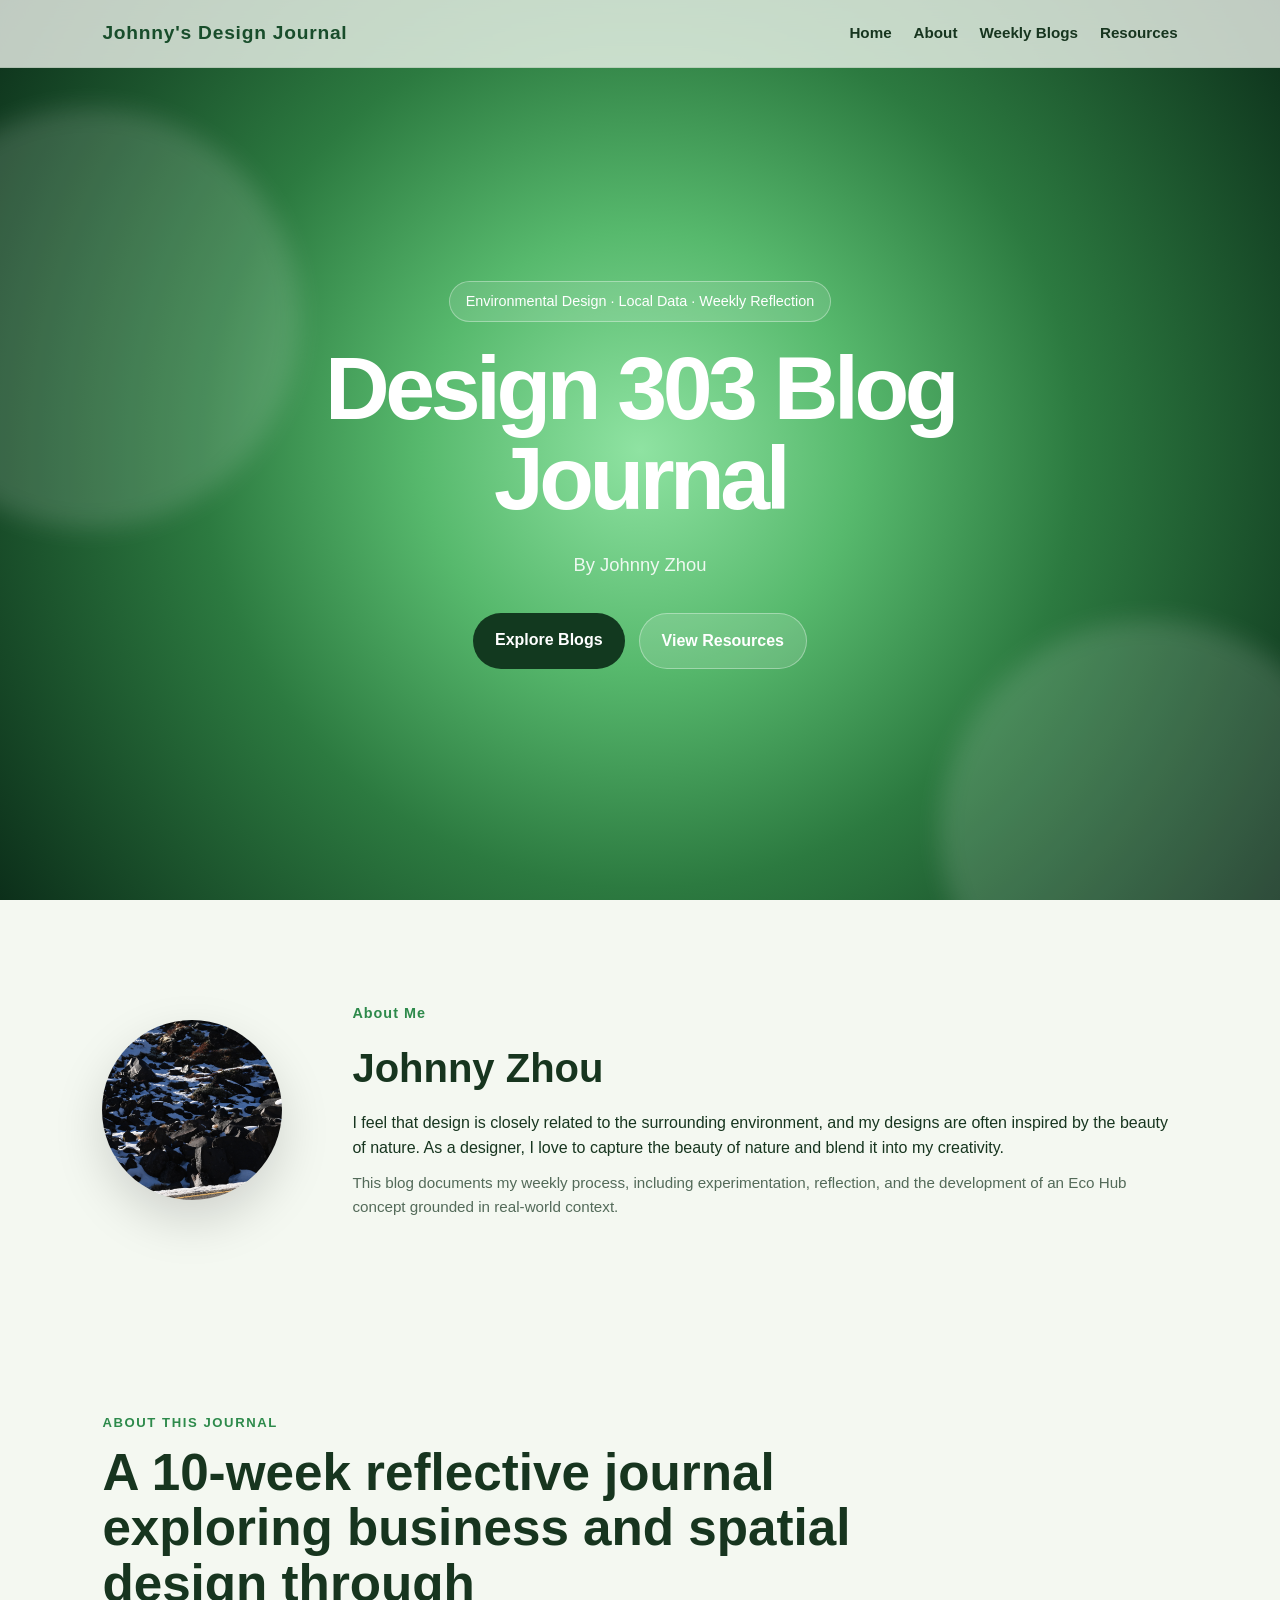
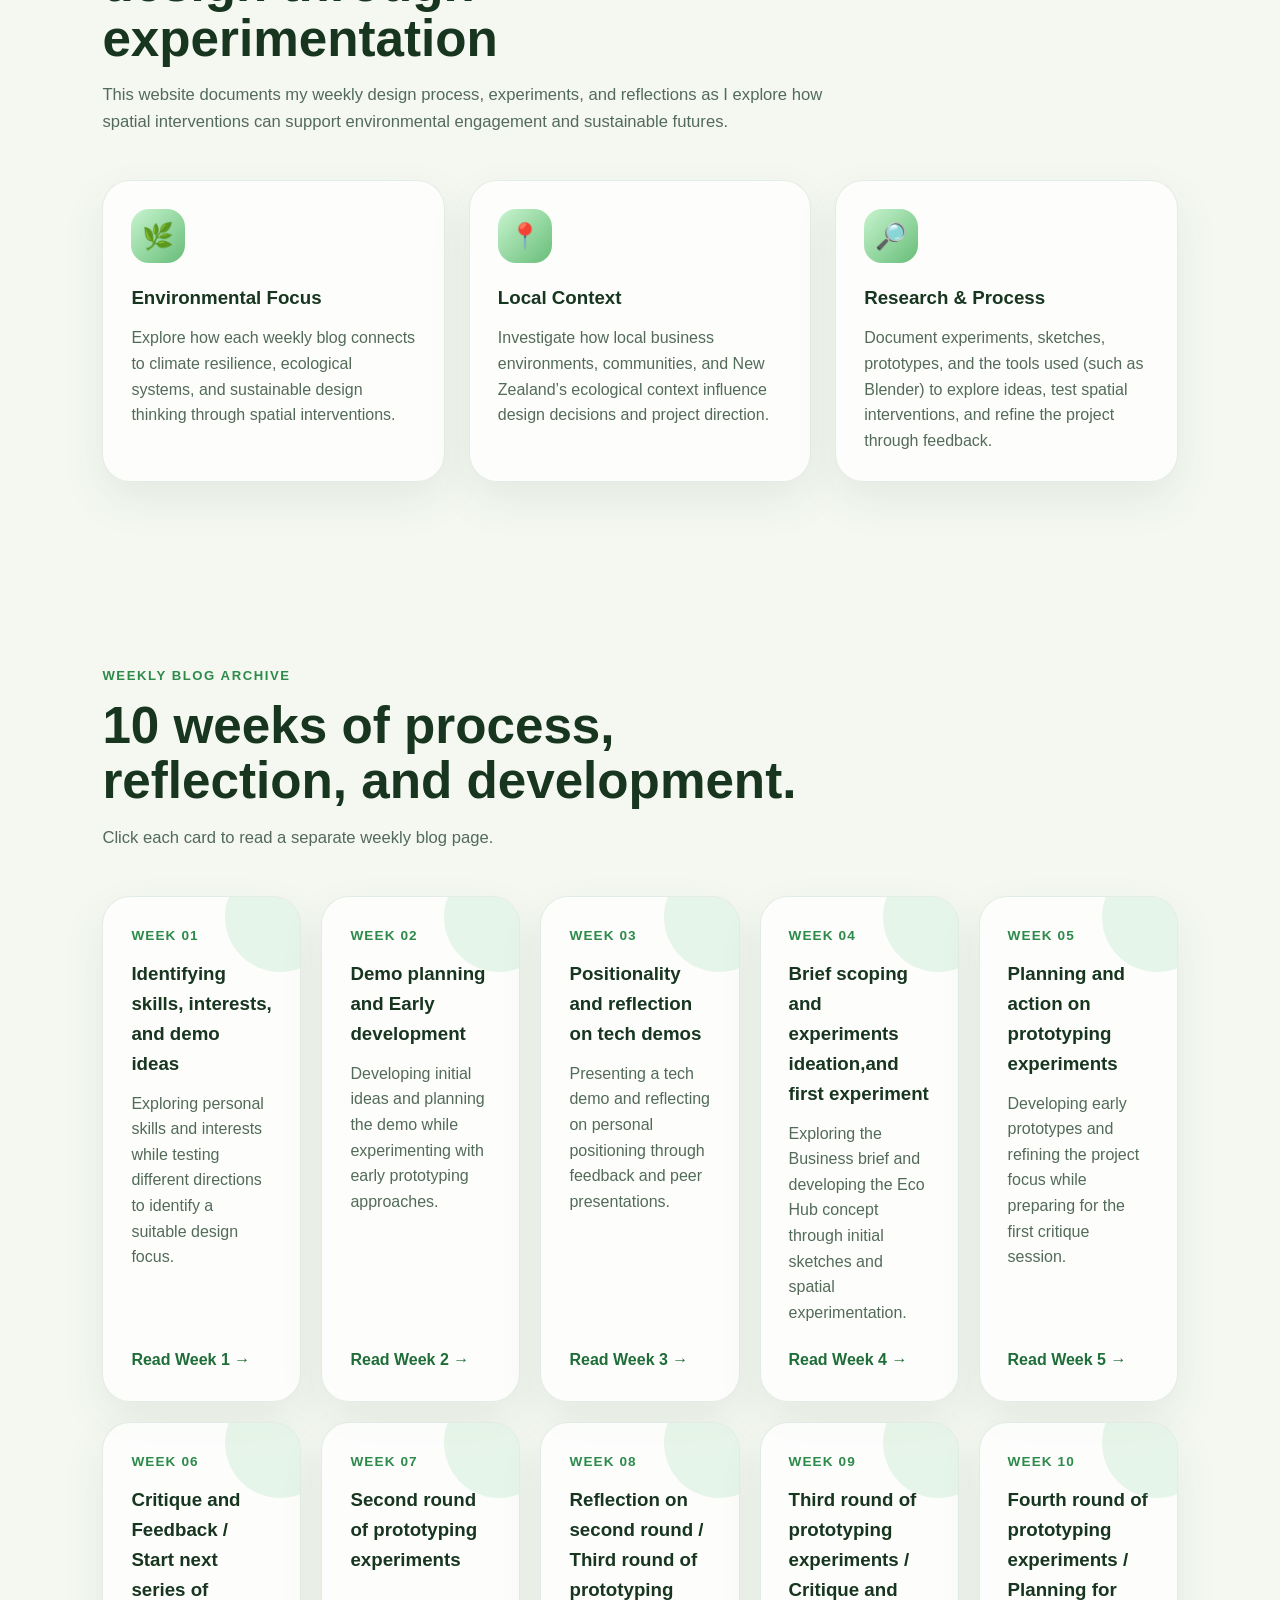
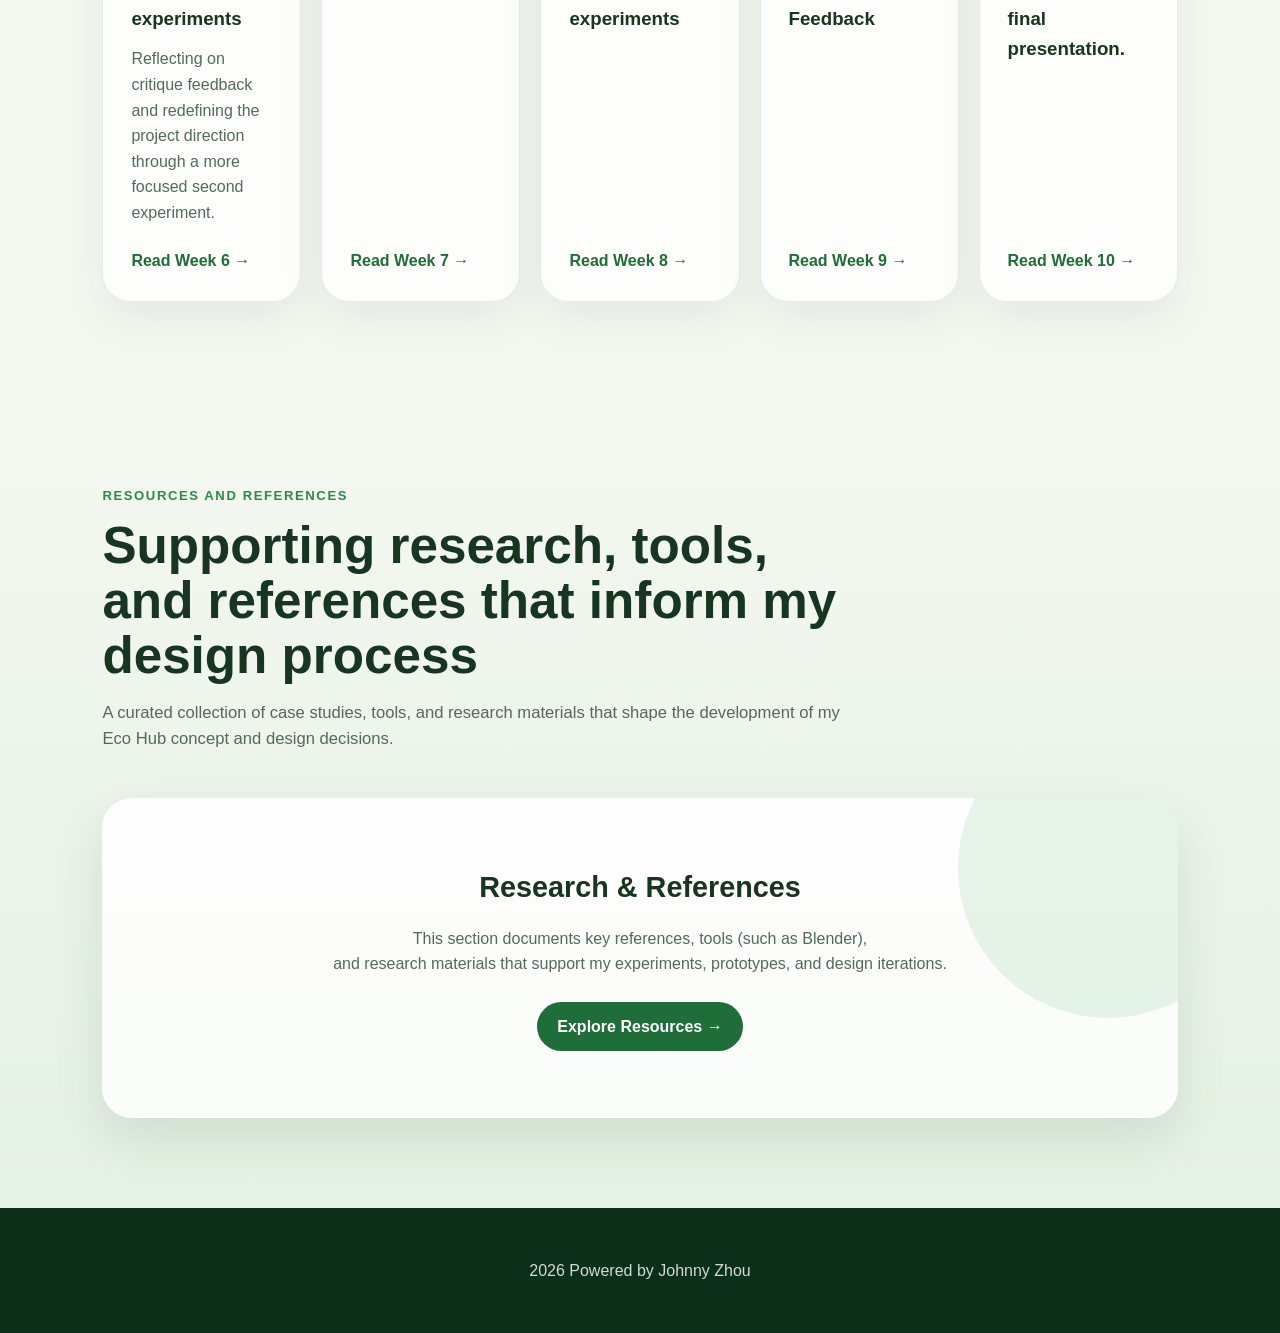
==== commit 32f2c1a8: "update" ====
--- a/index.html
+++ b/index.html
@@ -31,6 +31,26 @@
     </div>
   </header>
 
+  <section class="about-me" id="about">
+    <div class="about-container">
+      <div class="about-avatar reveal">
+        <img src="assets/Profile.jpg" alt="Profile Photo">
+      </div>
+
+      <div class="about-text reveal">
+        <span>About Me</span>
+        <h2>Johnny Zhou</h2>
+        <p class="about-main">
+          I feel that design is closely related to the surrounding environment, and my designs are often inspired by the beauty of nature. As a designer, I love to capture the beauty of nature and blend it into my creativity.
+        </p>
+
+        <p class="about-sub">
+          This blog documents my weekly process, including experimentation, reflection, and the development of an Eco Hub concept grounded in real-world context.
+        </p>
+      </div>
+    </div>
+  </section>
+
   <section id="about">
     <div class="section-title reveal">
       <span>About This Journal</span>
@@ -186,6 +206,7 @@
 
     </div>
 
+
   </section>
 
   <footer>
--- a/style.css
+++ b/style.css
@@ -642,15 +642,10 @@
   min-height: 320px;
 }
 
-
-
-
-
 .resource-page {
   padding-top: 120px;
 }
 
-/* Hero 区 */
 .resource-hero {
   text-align: center;
   max-width: 800px;
@@ -673,12 +668,10 @@
   color: #536a59;
 }
 
-/* 每个 section */
 .resource-section {
   margin-bottom: 80px;
 }
 
-/* 左侧标题结构 */
 .resource-section-heading {
   margin-bottom: 30px;
 }
@@ -696,19 +689,16 @@
   color: #536a59;
 }
 
-/* 卡片网格 */
 .resource-list-grid {
   display: grid;
   grid-template-columns: repeat(4, 1fr);
   gap: 18px;
 }
 
-/* 两列版本 */
 .resource-list-grid.two-column {
   grid-template-columns: repeat(2, 1fr);
 }
 
-/* 卡片 */
 .resource-item-card {
   background: rgba(255,255,255,0.85);
   padding: 20px;
@@ -743,14 +733,12 @@
   color: #1f6d38;
 }
 
-/* APA 区 */
 .reference-box {
   background: #f1f8f0;
   padding: 25px;
   border-radius: 20px;
 }
 
-/* 手机适配 */
 @media (max-width: 900px) {
   .resource-list-grid {
     grid-template-columns: 1fr;
@@ -759,4 +747,73 @@
   .resource-list-grid.two-column {
     grid-template-columns: 1fr;
   }
+}
+
+/* =========================
+   About Me Section
+========================= */
+
+.about-me {
+  padding: 100px 8%;
+}
+
+.about-container {
+  display: grid;
+  grid-template-columns: 200px 1fr;
+  gap: 50px;
+  align-items: center;
+}
+
+/* 头像 */
+.about-avatar {
+  width: 180px;
+  height: 180px;
+  border-radius: 50%;
+  overflow: hidden;
+  box-shadow: 0 20px 50px rgba(0,0,0,0.15);
+  transition: transform 0.3s ease;
+}
+
+.about-avatar img {
+  width: 100%;
+  height: 100%;
+  object-fit: cover;
+}
+
+.about-avatar:hover {
+  transform: scale(1.05);
+}
+
+/* 文字 */
+.about-text span {
+  color: #2d8a4b;
+  font-weight: 700;
+  letter-spacing: 1px;
+  font-size: 0.9rem;
+}
+
+.about-text h2 {
+  font-size: 2.5rem;
+  margin: 10px 0;
+}
+
+.about-main {
+  font-weight: 500;
+  margin-bottom: 10px;
+}
+
+.about-sub {
+  color: #536a59;
+  font-size: 0.95rem;
+}
+
+@media (max-width: 768px) {
+  .about-container {
+    grid-template-columns: 1fr;
+    text-align: center;
+  }
+
+  .about-avatar {
+    margin: 0 auto;
+  }
 }
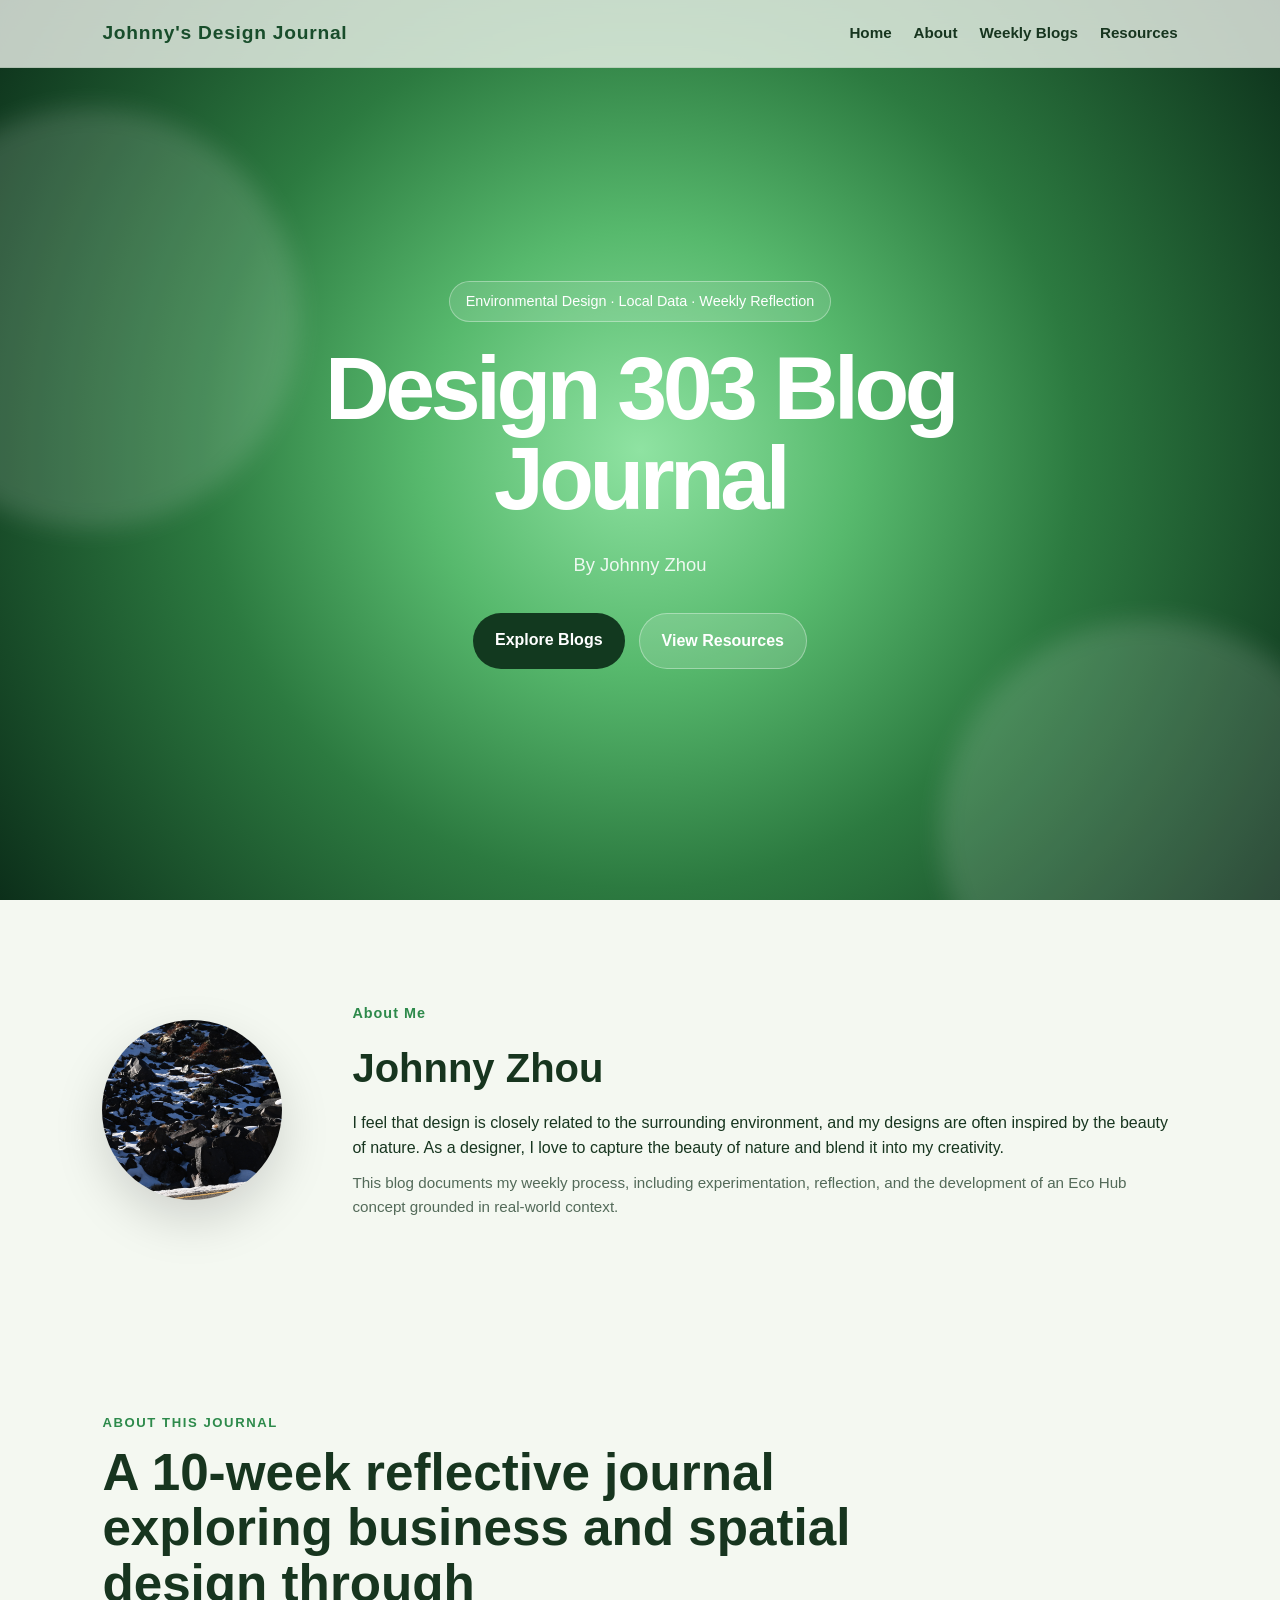
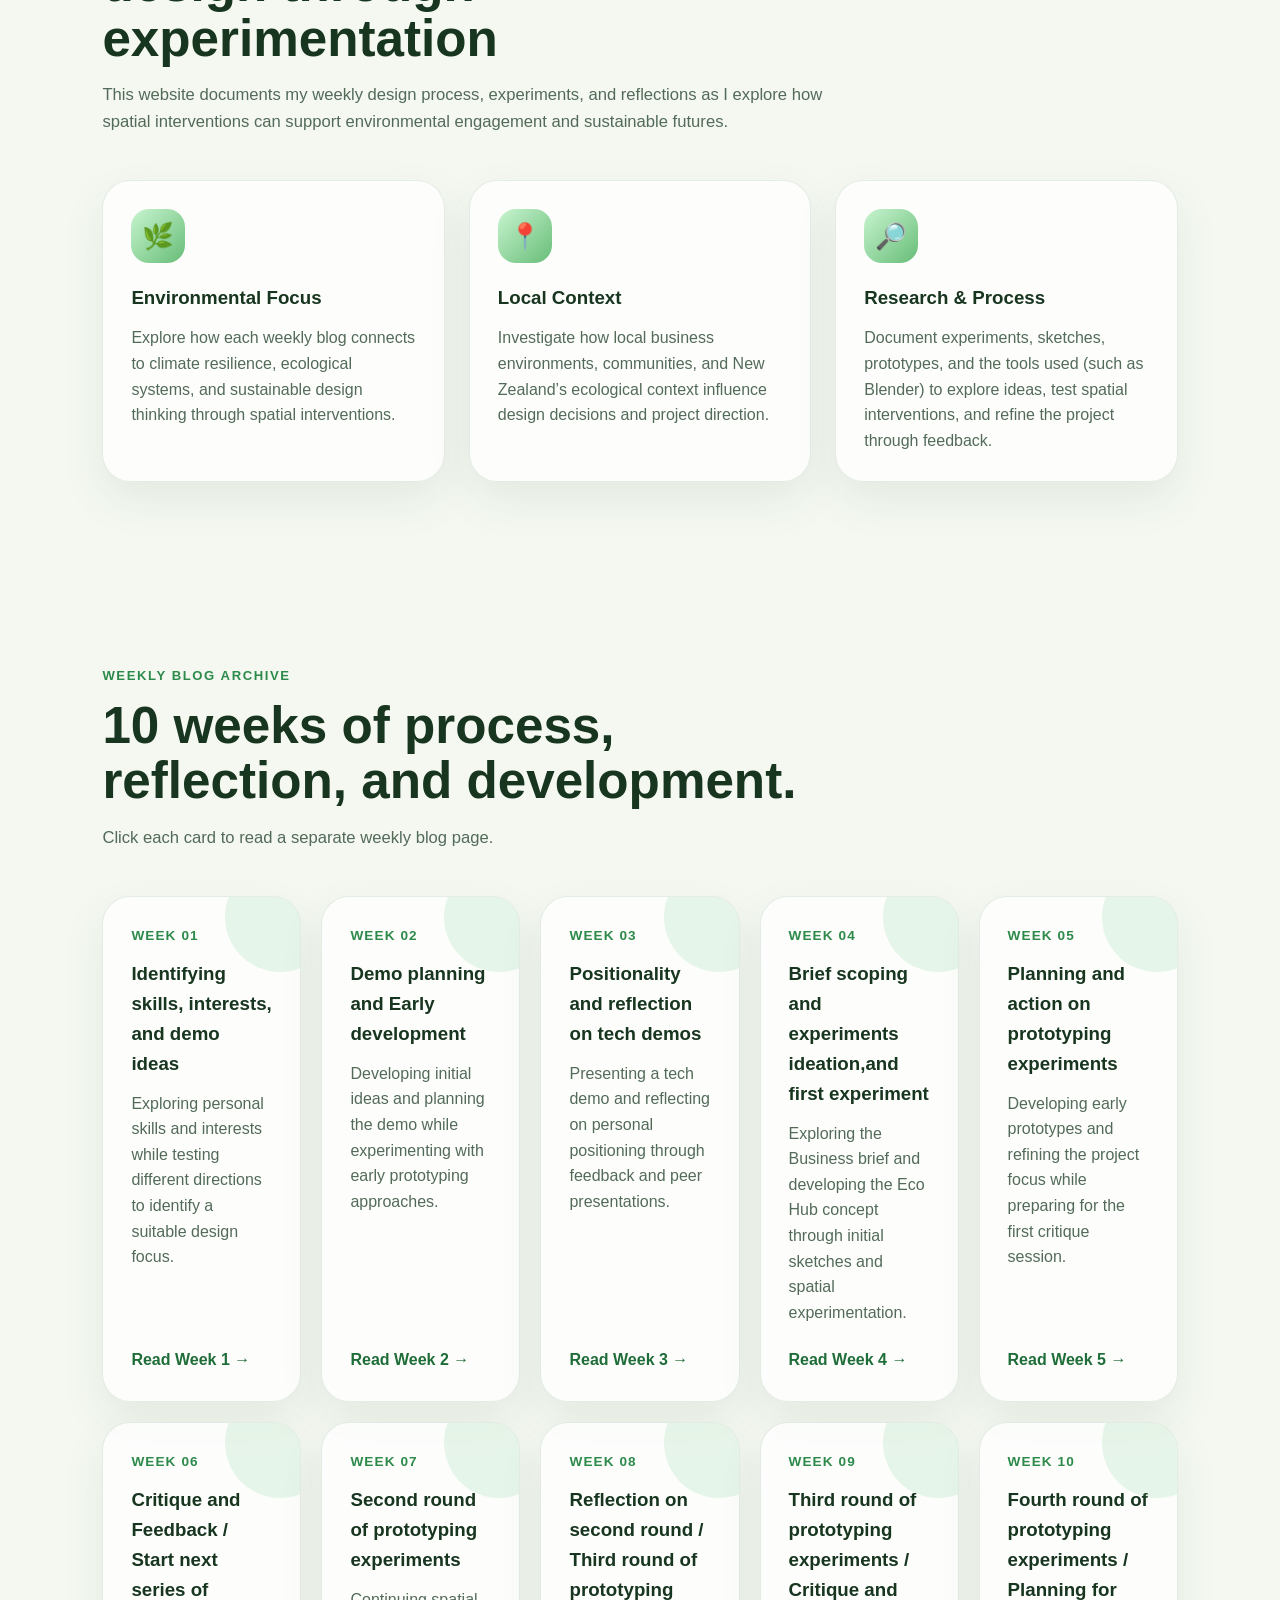
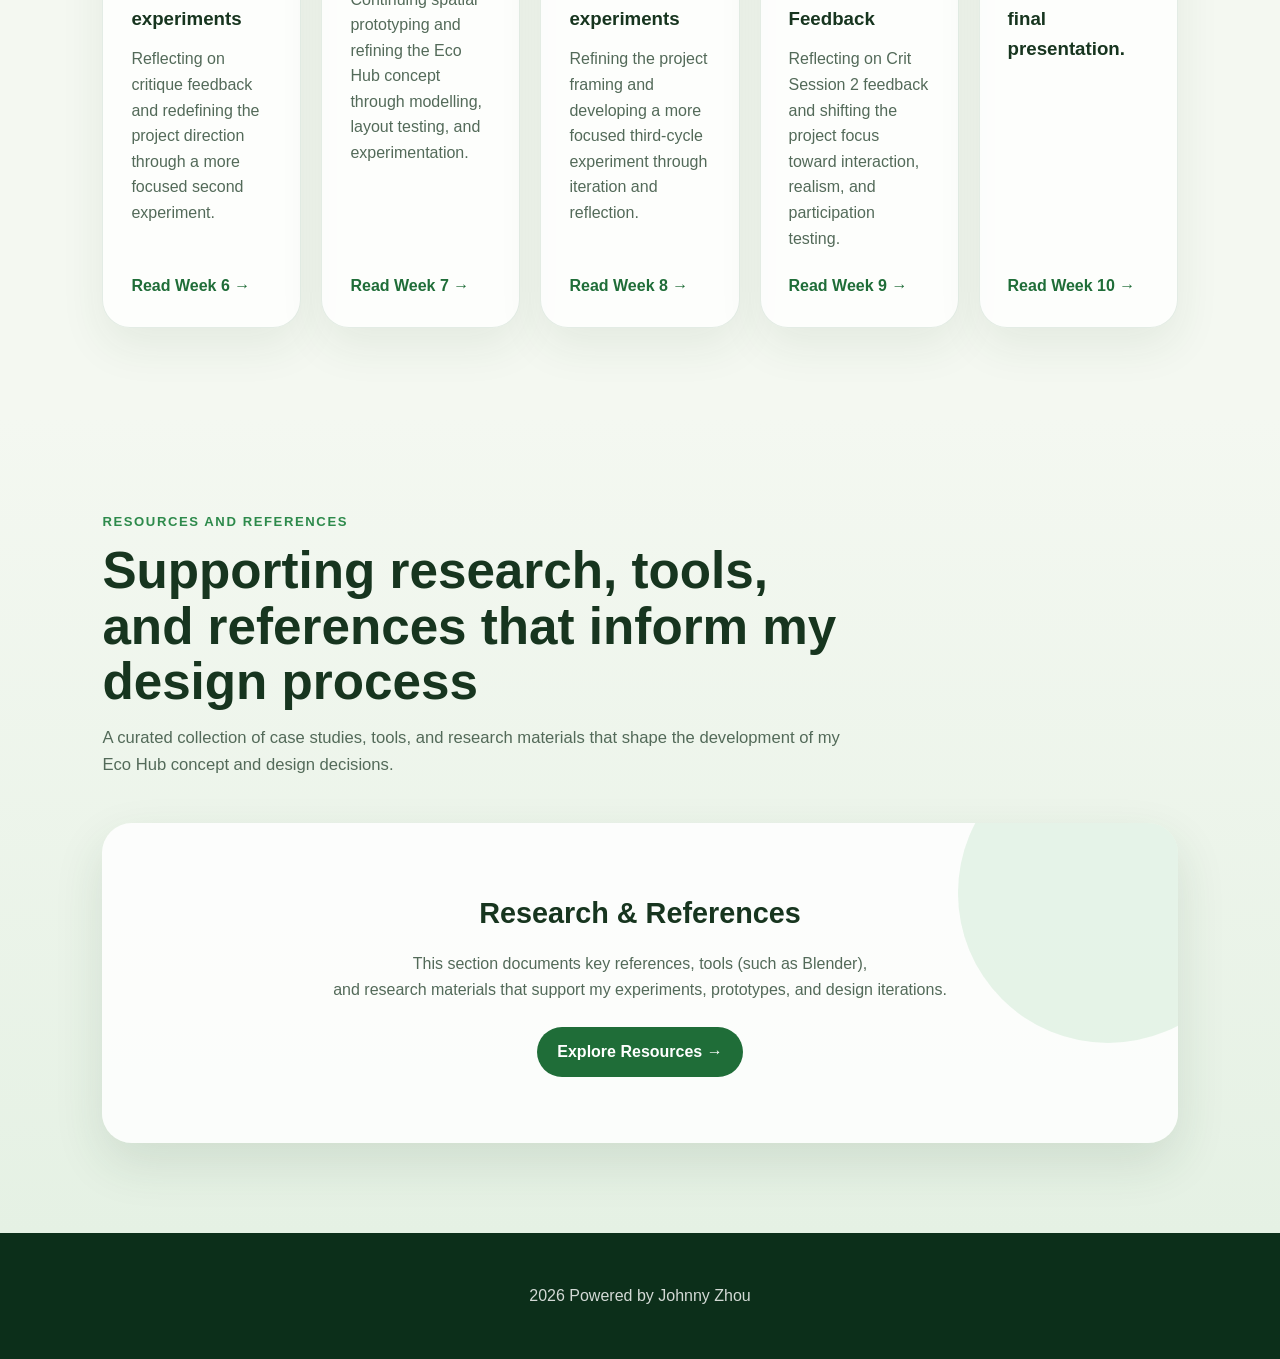
==== commit c46a34ac: "update" ====
--- a/index.html
+++ b/index.html
@@ -147,7 +147,7 @@
         <div>
           <div class="week-number">Week 07</div>
           <h3>Second round of prototyping experiments</h3>
-          <p></p>
+          <p>Continuing spatial prototyping and refining the Eco Hub concept through modelling, layout testing, and experimentation.</p>
         </div>
         <a class="read-link" href="week7.html">Read Week 7 →</a>
       </article>
@@ -156,7 +156,7 @@
         <div>
           <div class="week-number">Week 08</div>
           <h3>Reflection on second round / Third round of prototyping experiments</h3>
-          <p></p>
+          <p>Refining the project framing and developing a more focused third-cycle experiment through iteration and reflection.</p>
         </div>
         <a class="read-link" href="week8.html">Read Week 8 →</a>
       </article>
@@ -165,7 +165,7 @@
         <div>
           <div class="week-number">Week 09</div>
           <h3>Third round of prototyping experiments / Critique and Feedback</h3>
-          <p></p>
+          <p>Reflecting on Crit Session 2 feedback and shifting the project focus toward interaction, realism, and participation testing.</p>
         </div>
         <a class="read-link" href="week9.html">Read Week 9 →</a>
       </article>
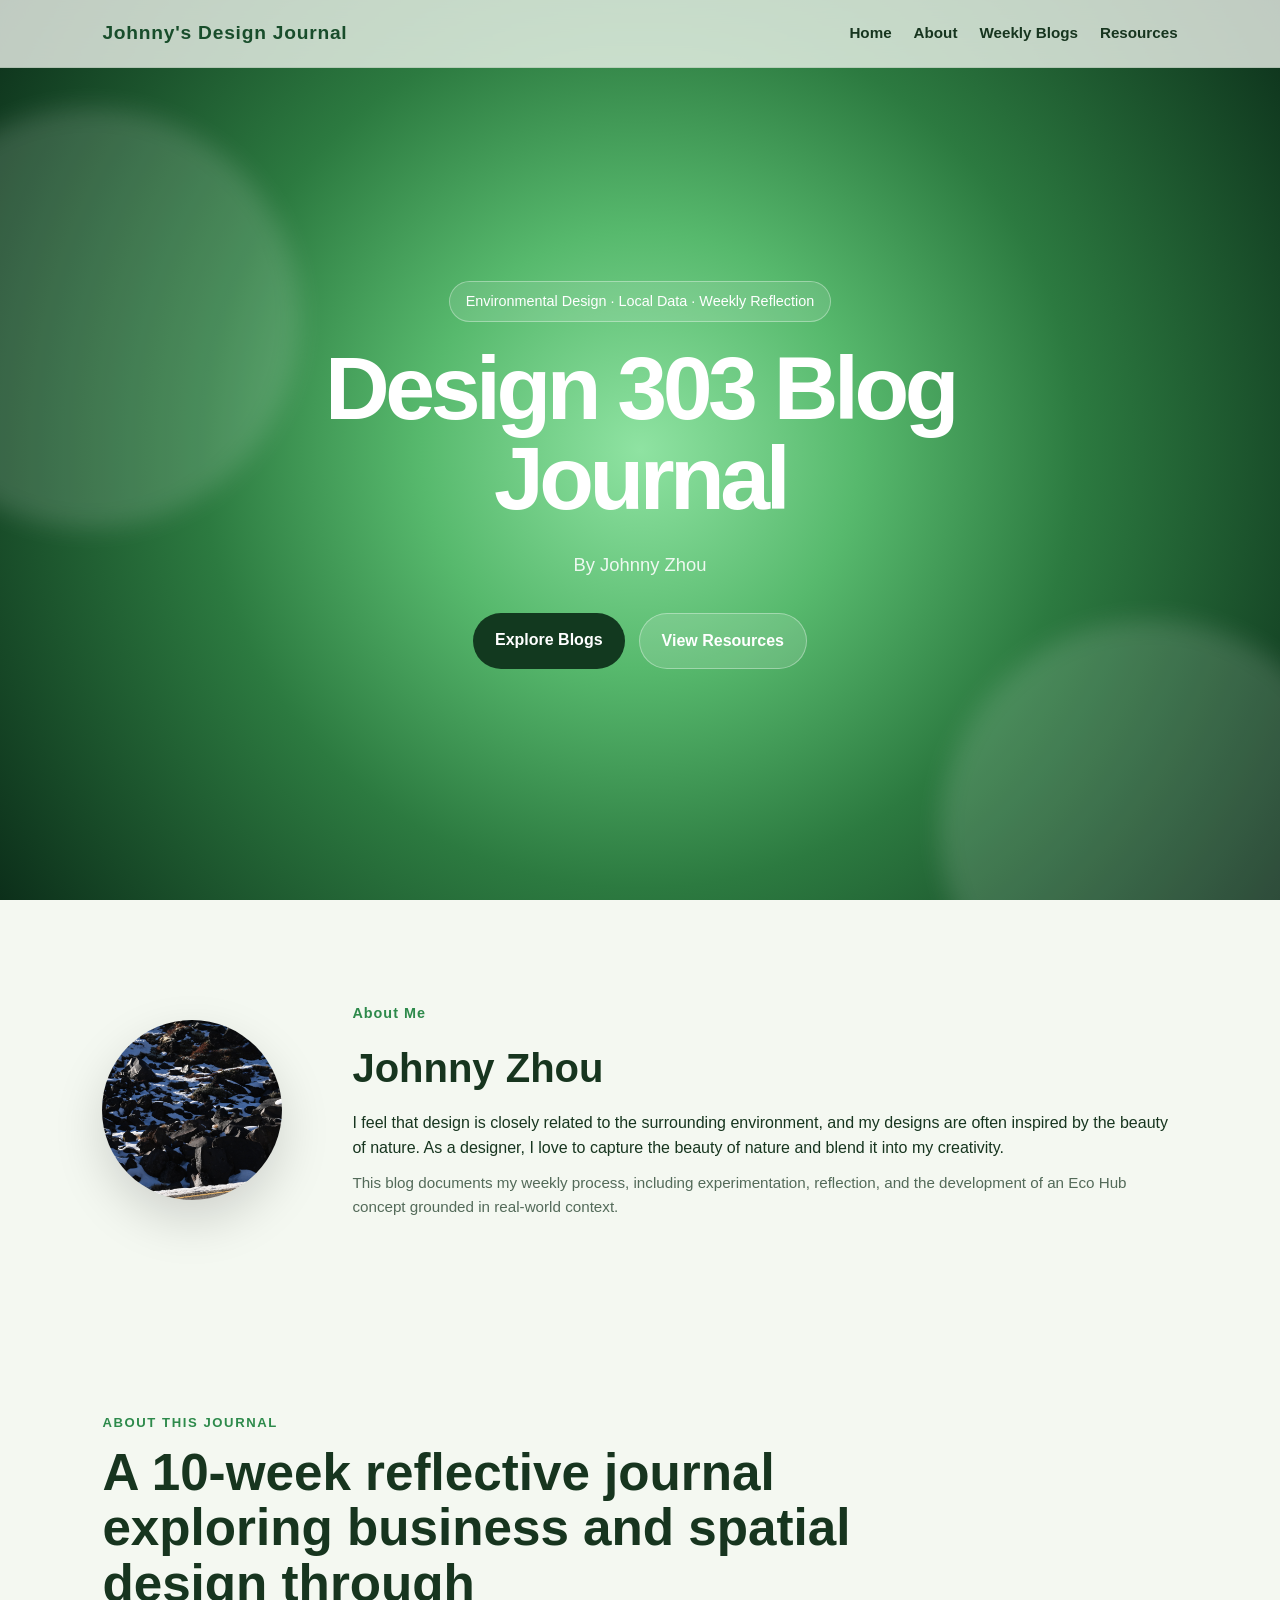
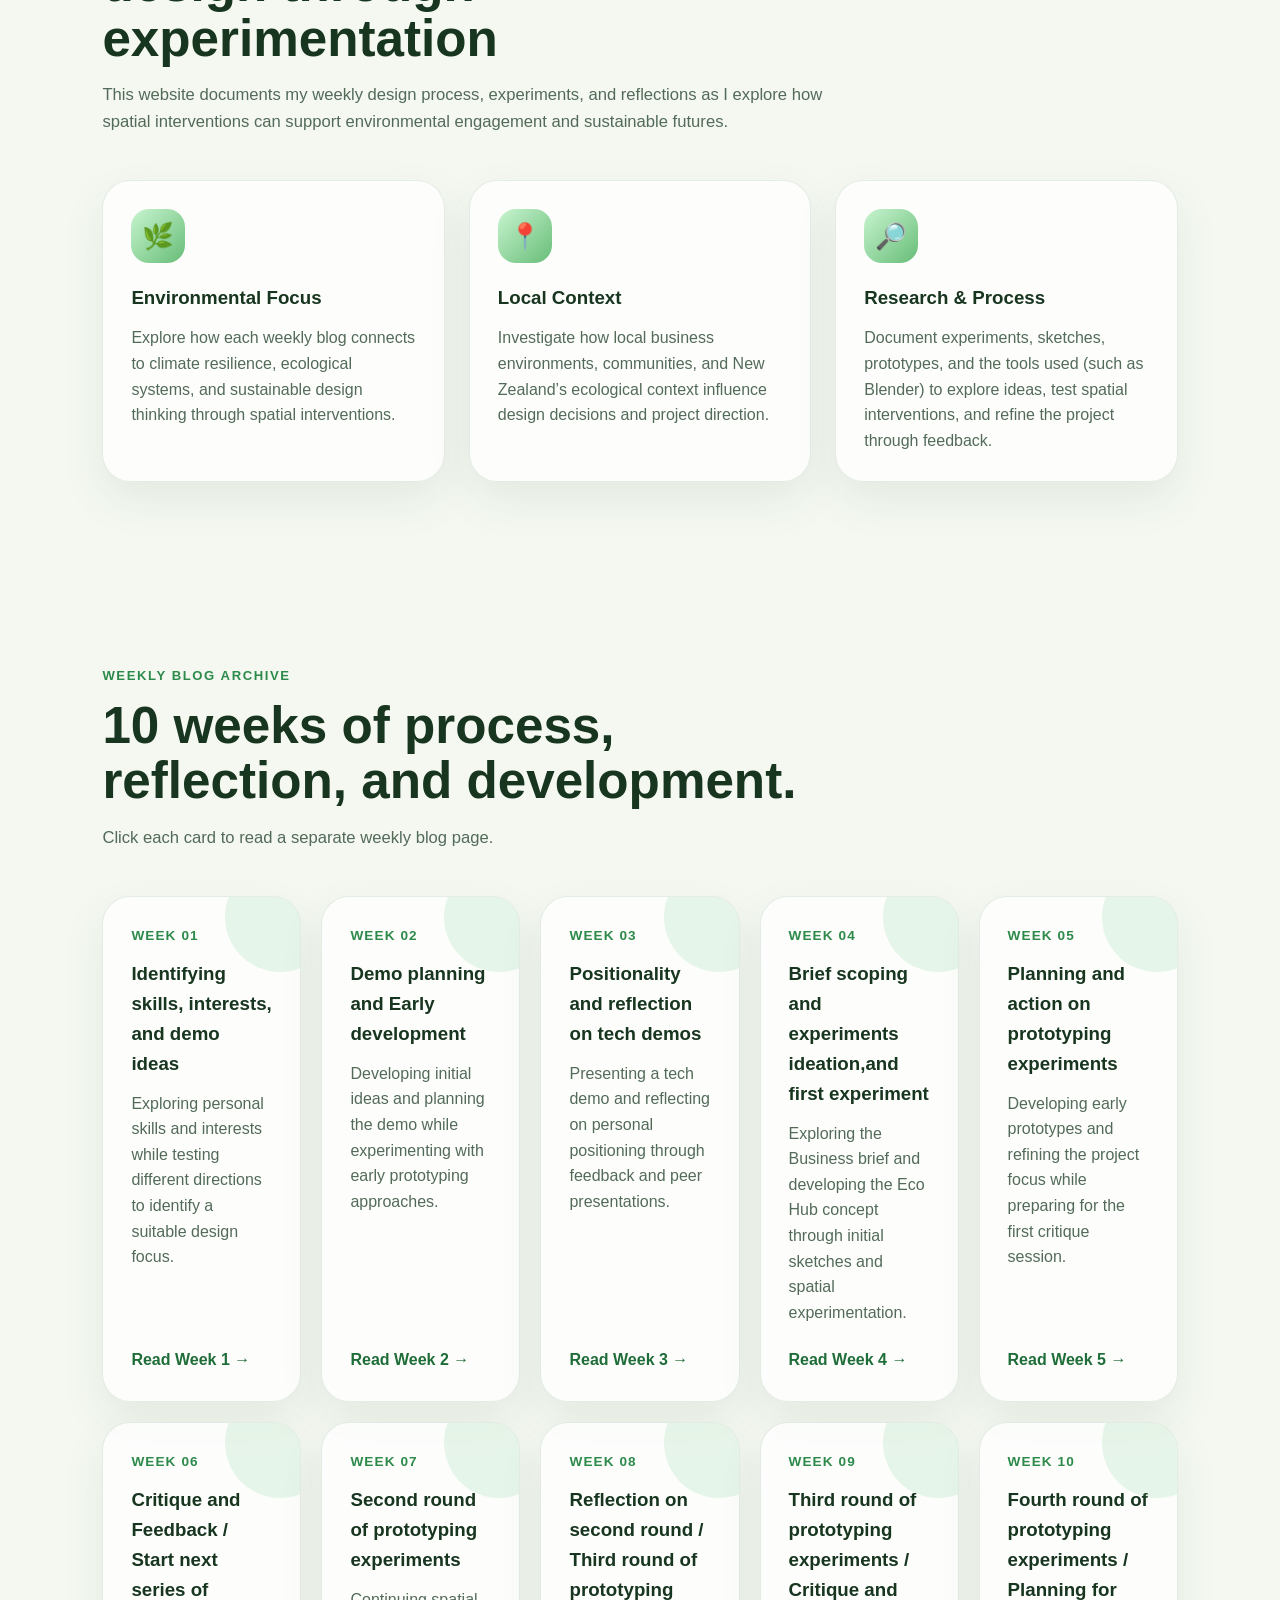
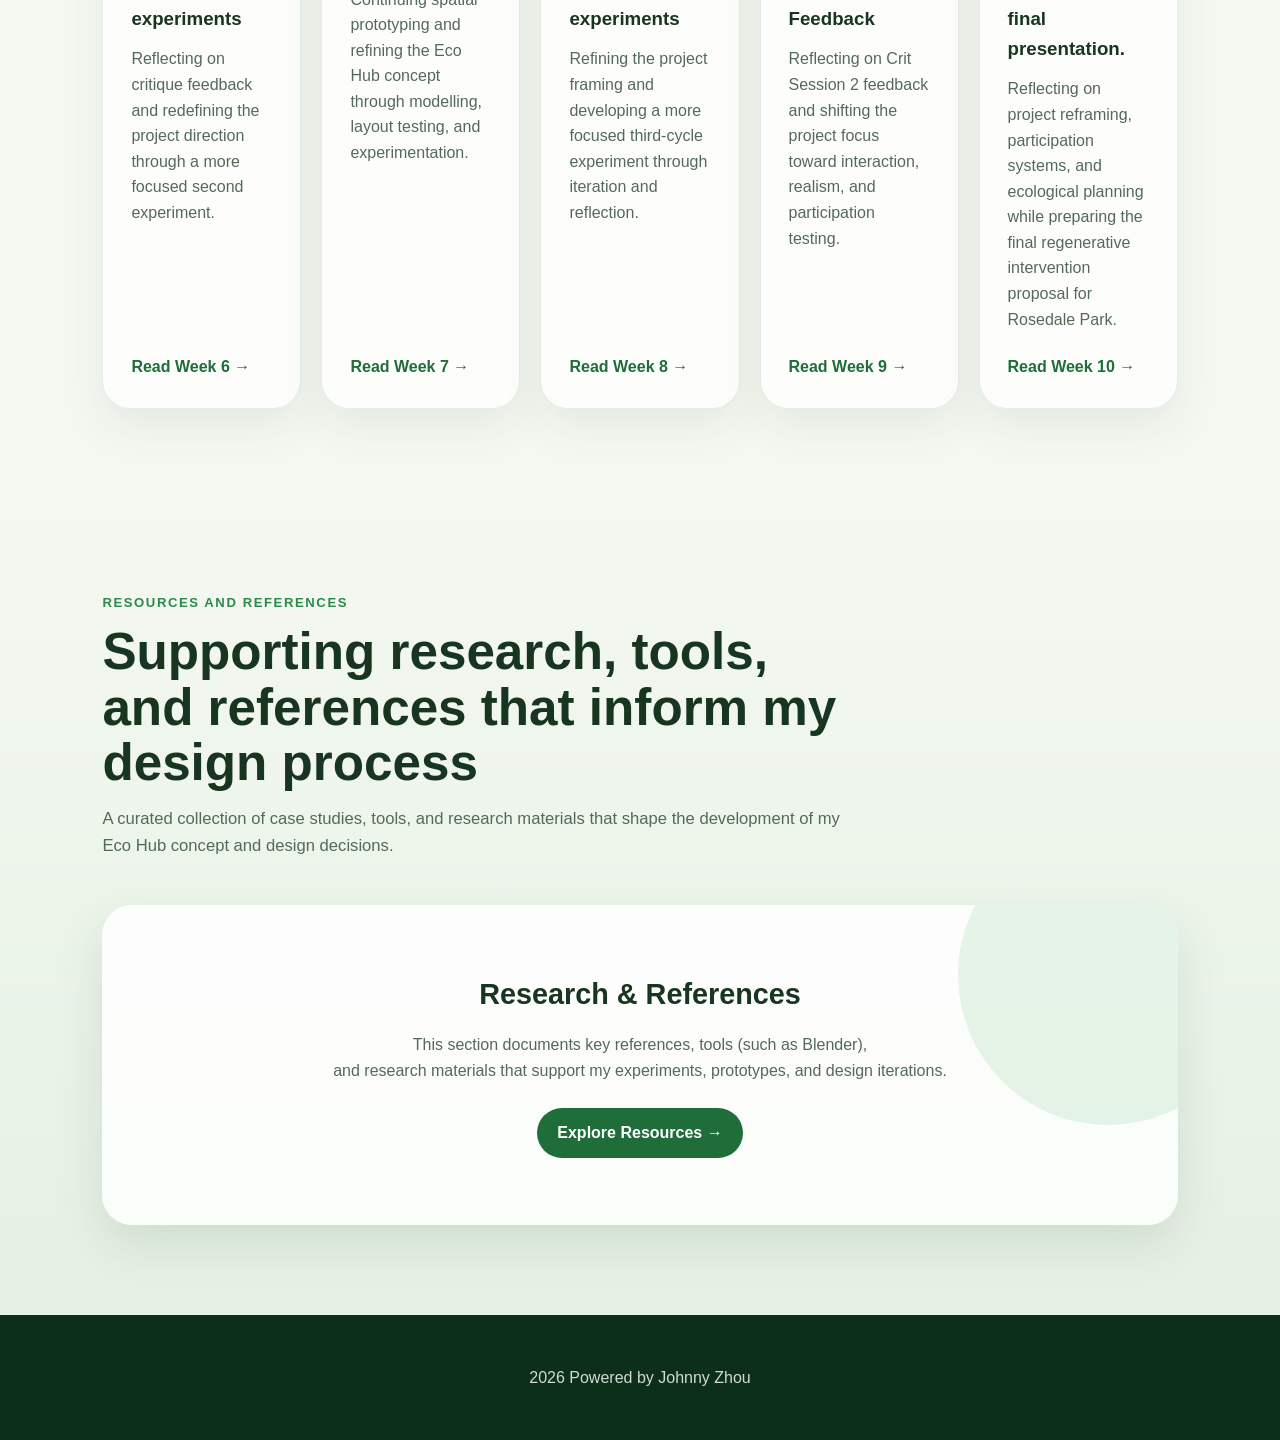
==== commit ca08e63e: "Update index.html" ====
--- a/index.html
+++ b/index.html
@@ -174,7 +174,7 @@
         <div>
           <div class="week-number">Week 10</div>
           <h3>Fourth round of prototyping experiments / Planning for final presentation.</h3>
-          <p></p>
+          <p>Reflecting on project reframing, participation systems, and ecological planning while preparing the final regenerative intervention proposal for Rosedale Park.</p>
         </div>
         <a class="read-link" href="week10.html">Read Week 10 →</a>
       </article>
